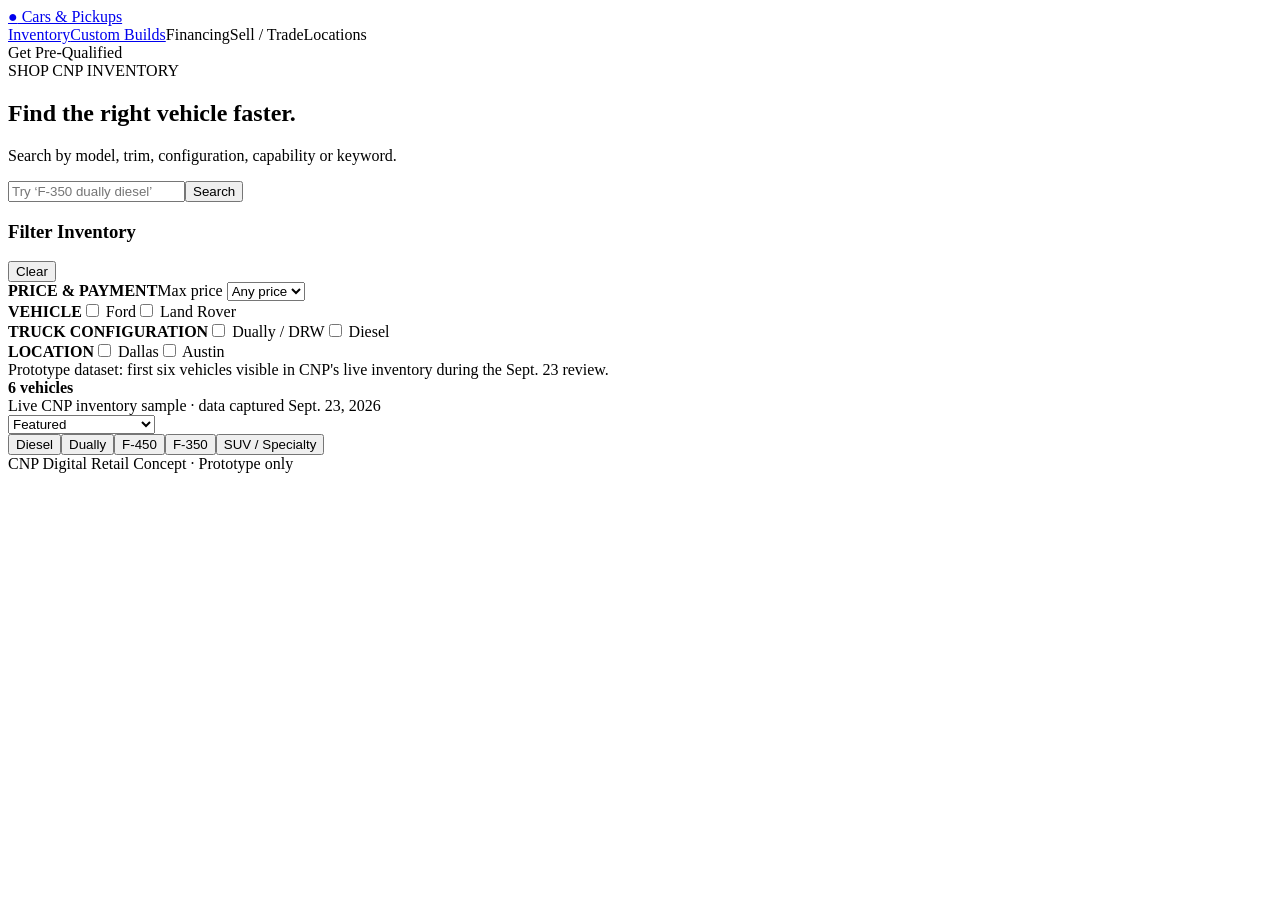
==== inventory.html @ bb5260ce "Add inventory.html" ====
<!doctype html><html><head><meta charset="utf-8"><meta name="viewport" content="width=device-width,initial-scale=1"><title>Inventory | CNP Prototype</title><link rel="stylesheet" href="styles.css"></head><body><header class="top"><a class="brand" href="index.html"><b>●</b> Cars & Pickups</a><nav class="nav"><a class="active" href="inventory.html">Inventory</a><a href="index.html#builds">Custom Builds</a><a>Financing</a><a>Sell / Trade</a><a>Locations</a></nav><a class="btn orange">Get Pre-Qualified</a></header>
<section class="inventory-hero"><div><div class="eyebrow">SHOP CNP INVENTORY</div><h1>Find the right vehicle faster.</h1><p>Search by model, trim, configuration, capability or keyword.</p></div><div class="inventory-search"><input id="searchInput" placeholder="Try ‘F-350 dually diesel’"><button class="btn orange" id="searchBtn">Search</button></div></section>
<div class="inventory-wrap"><aside class="filters"><div class="mobile-filter-title"><h3>Filter Inventory</h3><button id="clearFilters">Clear</button></div><div class="filter-group"><b>PRICE & PAYMENT</b><label>Max price <select id="maxPrice"><option value="999999">Any price</option><option value="100000">$100,000</option><option value="90000">$90,000</option></select></label></div><div class="filter-group"><b>VEHICLE</b><label><input type="checkbox" class="makeFilter" value="Ford"> Ford</label><label><input type="checkbox" class="makeFilter" value="Land Rover"> Land Rover</label></div><div class="filter-group"><b>TRUCK CONFIGURATION</b><label><input type="checkbox" id="duallyFilter"> Dually / DRW</label><label><input type="checkbox" id="dieselFilter"> Diesel</label></div><div class="filter-group"><b>LOCATION</b><label><input type="checkbox" class="locationFilter" value="Dallas"> Dallas</label><label><input type="checkbox" class="locationFilter" value="Austin"> Austin</label></div><div class="filter-note">Prototype dataset: first six vehicles visible in CNP's live inventory during the Sept. 23 review.</div></aside>
<main><div class="results-head"><div class="results-top"><div><b id="resultCount">6 vehicles</b><div class="sub">Live CNP inventory sample · data captured Sept. 23, 2026</div></div><select id="sortSelect"><option value="featured">Featured</option><option value="high">Price: High to Low</option><option value="low">Price: Low to High</option><option value="miles">Mileage: Low to High</option></select></div><div class="chips"><button data-query="diesel" class="chip">Diesel</button><button data-query="dually" class="chip">Dually</button><button data-query="F-450" class="chip">F-450</button><button data-query="F-350" class="chip">F-350</button><button data-query="Range Rover" class="chip">SUV / Specialty</button></div></div><div id="vehicleGrid" class="vehicles"></div></main></div><footer class="footer">CNP Digital Retail Concept · Prototype only</footer><script src="app.js"></script></body></html>
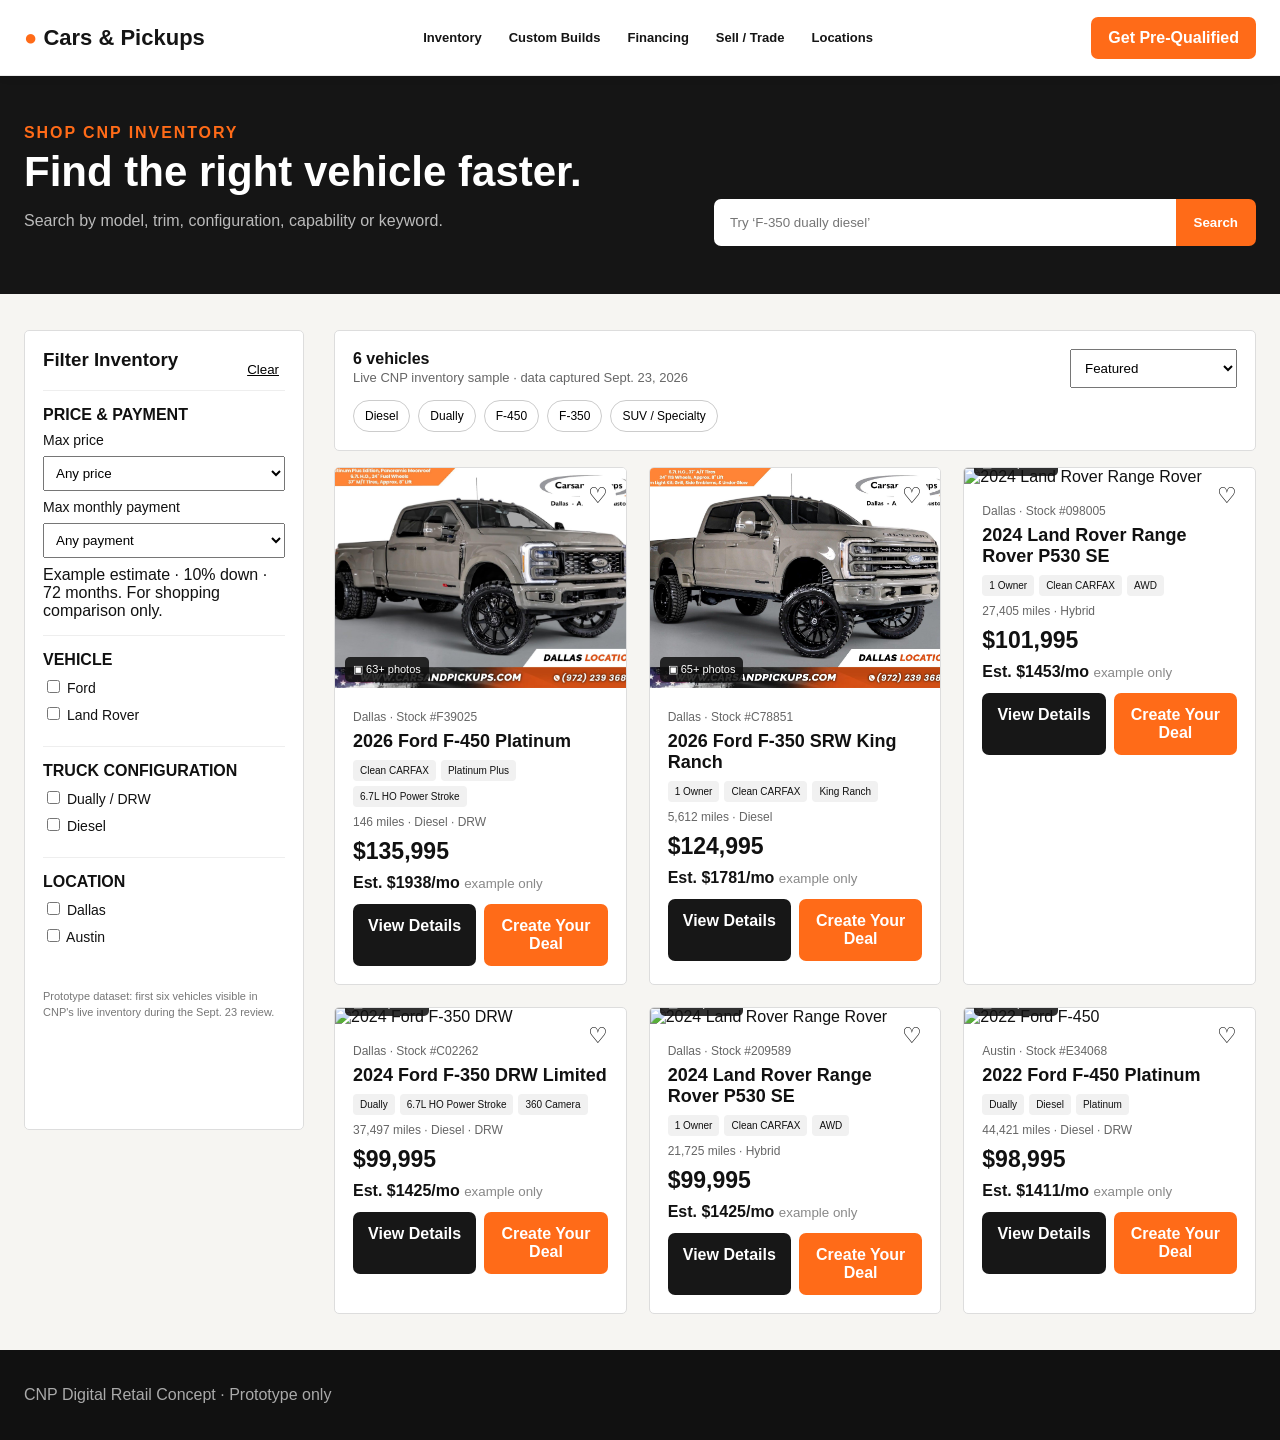
==== commit dba2300e: "Add monthly payment selector to inventory filters" ====
--- a/inventory.html
+++ b/inventory.html
@@ -1,4 +1,4 @@
 <!doctype html><html><head><meta charset="utf-8"><meta name="viewport" content="width=device-width,initial-scale=1"><title>Inventory | CNP Prototype</title><link rel="stylesheet" href="styles.css"></head><body><header class="top"><a class="brand" href="index.html"><b>●</b> Cars & Pickups</a><nav class="nav"><a class="active" href="inventory.html">Inventory</a><a href="index.html#builds">Custom Builds</a><a>Financing</a><a>Sell / Trade</a><a>Locations</a></nav><a class="btn orange">Get Pre-Qualified</a></header>
 <section class="inventory-hero"><div><div class="eyebrow">SHOP CNP INVENTORY</div><h1>Find the right vehicle faster.</h1><p>Search by model, trim, configuration, capability or keyword.</p></div><div class="inventory-search"><input id="searchInput" placeholder="Try ‘F-350 dually diesel’"><button class="btn orange" id="searchBtn">Search</button></div></section>
-<div class="inventory-wrap"><aside class="filters"><div class="mobile-filter-title"><h3>Filter Inventory</h3><button id="clearFilters">Clear</button></div><div class="filter-group"><b>PRICE & PAYMENT</b><label>Max price <select id="maxPrice"><option value="999999">Any price</option><option value="100000">$100,000</option><option value="90000">$90,000</option></select></label></div><div class="filter-group"><b>VEHICLE</b><label><input type="checkbox" class="makeFilter" value="Ford"> Ford</label><label><input type="checkbox" class="makeFilter" value="Land Rover"> Land Rover</label></div><div class="filter-group"><b>TRUCK CONFIGURATION</b><label><input type="checkbox" id="duallyFilter"> Dually / DRW</label><label><input type="checkbox" id="dieselFilter"> Diesel</label></div><div class="filter-group"><b>LOCATION</b><label><input type="checkbox" class="locationFilter" value="Dallas"> Dallas</label><label><input type="checkbox" class="locationFilter" value="Austin"> Austin</label></div><div class="filter-note">Prototype dataset: first six vehicles visible in CNP's live inventory during the Sept. 23 review.</div></aside>
+<div class="inventory-wrap"><aside class="filters"><div class="mobile-filter-title"><h3>Filter Inventory</h3><button id="clearFilters">Clear</button></div><div class="filter-group"><b>PRICE & PAYMENT</b><label>Max price <select id="maxPrice"><option value="999999">Any price</option><option value="125000">$125,000</option><option value="100000">$100,000</option><option value="90000">$90,000</option></select></label><label>Max monthly payment <select id="maxPayment"><option value="99999">Any payment</option><option value="2000">$2,000/mo</option><option value="1750">$1,750/mo</option><option value="1500">$1,500/mo</option><option value="1250">$1,250/mo</option><option value="1000">$1,000/mo</option></select></label><div class="payment-assumptions">Example estimate · 10% down · 72 months. For shopping comparison only.</div></div><div class="filter-group"><b>VEHICLE</b><label><input type="checkbox" class="makeFilter" value="Ford"> Ford</label><label><input type="checkbox" class="makeFilter" value="Land Rover"> Land Rover</label></div><div class="filter-group"><b>TRUCK CONFIGURATION</b><label><input type="checkbox" id="duallyFilter"> Dually / DRW</label><label><input type="checkbox" id="dieselFilter"> Diesel</label></div><div class="filter-group"><b>LOCATION</b><label><input type="checkbox" class="locationFilter" value="Dallas"> Dallas</label><label><input type="checkbox" class="locationFilter" value="Austin"> Austin</label></div><div class="filter-note">Prototype dataset: first six vehicles visible in CNP's live inventory during the Sept. 23 review.</div></aside>
 <main><div class="results-head"><div class="results-top"><div><b id="resultCount">6 vehicles</b><div class="sub">Live CNP inventory sample · data captured Sept. 23, 2026</div></div><select id="sortSelect"><option value="featured">Featured</option><option value="high">Price: High to Low</option><option value="low">Price: Low to High</option><option value="miles">Mileage: Low to High</option></select></div><div class="chips"><button data-query="diesel" class="chip">Diesel</button><button data-query="dually" class="chip">Dually</button><button data-query="F-450" class="chip">F-450</button><button data-query="F-350" class="chip">F-350</button><button data-query="Range Rover" class="chip">SUV / Specialty</button></div></div><div id="vehicleGrid" class="vehicles"></div></main></div><footer class="footer">CNP Digital Retail Concept · Prototype only</footer><script src="app.js"></script></body></html>
--- a/styles.css
+++ b/styles.css
@@ -0,0 +1,23 @@
+:root{--orange:#ff6b18;--ink:#111;--muted:#666;--paper:#f6f5f2;--line:#ddd;--green:#18834a}*{box-sizing:border-box}body{margin:0;font-family:Arial,Helvetica,sans-serif;color:var(--ink);background:#fff}a{text-decoration:none;color:inherit}.top{background:#111;color:#fff;padding:14px 4vw;display:flex;align-items:center;gap:28px;position:sticky;top:0;z-index:20}.brand{font-size:24px;font-weight:900}.brand b{color:var(--orange)}.nav{display:flex;gap:20px;font-size:14px;flex:1}.pill,.btn{border:0;border-radius:7px;padding:13px 18px;font-weight:700;cursor:pointer}.btn.orange{background:var(--orange);color:#fff}.btn.dark{background:#171717;color:#fff}.btn.light{background:#fff;border:1px solid #bbb}.hero{min-height:520px;padding:70px 6vw;background:linear-gradient(90deg,rgba(0,0,0,.82),rgba(0,0,0,.15)),url('https://images.unsplash.com/photo-1551830820-330a71b99659?auto=format&fit=crop&w=1800&q=80') center/cover;color:#fff;display:flex;align-items:center}.hero-inner{max-width:720px}.eyebrow{color:var(--orange);font-weight:900;letter-spacing:.12em}.hero h1{font-size:62px;line-height:.96;margin:12px 0 20px}.hero p{font-size:19px;line-height:1.5}.searchbar{display:flex;margin:26px 0 18px}.searchbar input{flex:1;padding:18px;border:0;border-radius:7px 0 0 7px;font-size:16px}.searchbar button{border-radius:0 7px 7px 0}.actions{display:flex;gap:10px;flex-wrap:wrap}.trust{background:#151515;color:#fff;display:grid;grid-template-columns:repeat(4,1fr);padding:20px 6vw;text-align:center;font-weight:700}.section{padding:52px 6vw}.section h2{font-size:34px;margin:0 0 22px}.grid4{display:grid;grid-template-columns:repeat(4,1fr);gap:16px}.cat,.card,.panel{border:1px solid var(--line);border-radius:12px;overflow:hidden;background:#fff}.cat{min-height:170px;padding:22px;background:linear-gradient(#ffffff00,#0009),url('https://images.unsplash.com/photo-1565043589221-1a6fd9ae45c7?auto=format&fit=crop&w=700&q=80') center/cover;color:#fff;display:flex;align-items:end;font-size:22px;font-weight:800}.darkband{background:#161616;color:#fff}.inventory-wrap{display:grid;grid-template-columns:270px 1fr;gap:24px;padding:30px 4vw;background:var(--paper)}.filters{background:#fff;border:1px solid var(--line);border-radius:10px;padding:18px;position:sticky;top:78px;height:calc(100vh - 100px);overflow:auto}.filters h3{margin-top:0}.filter-group{padding:15px 0;border-top:1px solid #eee}.filter-group label{display:block;margin:8px 0;font-size:14px}.results-head{background:#fff;border:1px solid var(--line);border-radius:10px;padding:18px;margin-bottom:16px}.chips{display:flex;gap:8px;flex-wrap:wrap;margin-top:12px}.chip{padding:8px 11px;border:1px solid #ccc;border-radius:999px;background:#fff;font-size:12px}.vehicles{display:grid;grid-template-columns:repeat(3,1fr);gap:16px}.vehicle-card img{width:100%;height:190px;object-fit:cover}.vehicle-card .body{padding:15px}.badge{display:inline-block;background:var(--orange);color:#fff;border-radius:4px;padding:5px 8px;font-size:11px;font-weight:800}.price{font-size:23px;font-weight:900;margin:9px 0}.monthly{font-weight:800}.sub{font-size:13px;color:var(--muted);line-height:1.5}.card-actions{display:flex;gap:8px;margin-top:12px}.vdp{display:grid;grid-template-columns:1.55fr .7fr;gap:26px;padding:30px 5vw}.gallery .main{width:100%;height:520px;object-fit:cover;border-radius:12px}.thumbs{display:grid;grid-template-columns:repeat(5,1fr);gap:8px;margin-top:8px}.thumbs img{width:100%;height:95px;object-fit:cover;border-radius:7px}.deal{position:sticky;top:90px;align-self:start;border:1px solid var(--line);border-radius:12px;padding:22px}.deal h1{font-size:30px;margin:0 0 8px}.breakdown{border-top:1px solid #ddd;border-bottom:1px solid #ddd;padding:14px 0;margin:14px 0}.row{display:flex;justify-content:space-between;margin:8px 0}.payment{background:#f3f3f3;padding:15px;border-radius:8px;font-size:23px;font-weight:900}.deal .btn{width:100%;margin-top:8px}.specs{display:grid;grid-template-columns:repeat(6,1fr);gap:10px;padding:0 5vw 28px}.spec{border:1px solid var(--line);border-radius:9px;padding:14px;text-align:center}.content2{display:grid;grid-template-columns:1.5fr .7fr;gap:20px;padding:0 5vw 50px}.content2 .panel{padding:22px}.check{color:var(--green);font-weight:700}.footer{padding:30px 6vw;background:#111;color:#aaa}.note{font-size:12px;color:#777}.custom-banner{display:grid;grid-template-columns:1fr 1fr;min-height:300px}.custom-banner .copy{padding:42px}.custom-banner .photo{background:url('https://images.unsplash.com/photo-1533473359331-0135ef1b58bf?auto=format&fit=crop&w=1000&q=80') center/cover}.review{padding:18px;border:1px solid #ddd;border-radius:10px}.mobile-only{display:none}@media(max-width:900px){.nav{display:none}.hero h1{font-size:44px}.trust{grid-template-columns:1fr 1fr;gap:14px}.grid4{grid-template-columns:1fr 1fr}.inventory-wrap{grid-template-columns:1fr}.filters{position:static;height:auto}.vehicles{grid-template-columns:1fr}.vdp{grid-template-columns:1fr}.deal{position:static}.specs{grid-template-columns:repeat(2,1fr)}.content2{grid-template-columns:1fr}.custom-banner{grid-template-columns:1fr}.custom-banner .photo{min-height:250px}.mobile-only{display:block}}
+.hero h1 span{color:var(--orange)}.hero .ghost{background:rgba(0,0,0,.28);border:1px solid #fff;color:#fff}.quicklinks{display:flex;gap:8px;flex-wrap:wrap;margin:-8px 0 22px}.quicklinks a{font-size:12px;border:1px solid #ffffff77;border-radius:999px;padding:7px 11px;background:#0005}.trust div{display:flex;flex-direction:column;gap:4px}.trust small{font-weight:400;color:#bbb}.section-head{display:flex;justify-content:space-between;align-items:end;gap:20px;margin-bottom:24px}.section-head h2,.center h2{margin:5px 0 4px}.section-head>a{font-weight:800}.eyebrow.dark{color:#c94d08}.lede{color:#666;max-width:720px}.grid-categories{display:grid;grid-template-columns:repeat(4,1fr);gap:14px}.category-tile{min-height:190px;padding:20px;display:flex;flex-direction:column;justify-content:end;color:#fff;border-radius:12px;background:linear-gradient(0deg,#000c,#0001),url('https://images.unsplash.com/photo-1565043589221-1a6fd9ae45c7?auto=format&fit=crop&w=800&q=80') center/cover}.category-tile span{font-size:25px;font-weight:900}.category-tile small{margin-top:5px}.category-tile.suv{grid-column:span 2;background-image:linear-gradient(0deg,#000c,#0001),url('https://images.unsplash.com/photo-1519641471654-76ce0107ad1b?auto=format&fit=crop&w=1000&q=80')}.alt{background:#f4f3f0}.vehicles.featured{grid-template-columns:repeat(4,1fr)}.card-image{position:relative}.photo-count{position:absolute;left:10px;bottom:10px;background:#111d;color:#fff;padding:6px 8px;border-radius:5px;font-size:11px}.heart{position:absolute;right:10px;top:10px;width:36px;height:36px;border-radius:50%;border:0;background:#fff;font-size:22px}.vehicle-card h3{margin:7px 0 8px;font-size:18px}.card-meta,.mileage{font-size:12px;color:#666}.tagrow{display:flex;gap:5px;flex-wrap:wrap;margin:8px 0}.tagrow span{font-size:10px;background:#f1f1f1;padding:5px 7px;border-radius:4px}.monthly small{font-weight:400;color:#888}.why{background:#111;color:#fff;display:grid;grid-template-columns:1fr 1fr;gap:60px}.why h2{font-size:42px}.why p{line-height:1.7;color:#ccc}.why-grid{display:grid;grid-template-columns:1fr 1fr;gap:1px;background:#444}.why-grid div{background:#171717;padding:28px;display:flex;flex-direction:column}.why-grid strong{font-size:38px;color:var(--orange)}.why-grid span{color:#ccc}.build-prices{display:flex;gap:12px;margin:20px 0}.build-prices div{border:1px solid #555;padding:14px 18px;border-radius:8px;display:flex;flex-direction:column}.build-prices small{color:#aaa}.build-prices b{font-size:22px;margin-top:4px}.center{text-align:center;max-width:760px;margin:0 auto 30px}.steps{display:grid;grid-template-columns:repeat(4,1fr);gap:14px}.steps>div{border-top:3px solid var(--orange);padding:22px;background:#fafafa}.steps b{color:var(--orange);font-size:24px}.steps p{color:#666;line-height:1.5}.review-grid,.location-grid{display:grid;grid-template-columns:repeat(3,1fr);gap:16px}.review-grid article,.location-grid>div{background:#fff;border:1px solid #ddd;border-radius:10px;padding:24px}.stars{color:#e65f12;letter-spacing:3px}.location-grid span{color:#e65f12;font-weight:900;font-size:12px}.location-grid h3{font-size:26px;margin:5px 0}.location-grid a{font-weight:800}.footer{display:flex;justify-content:space-between;align-items:center}.footer p{margin:5px 0}.inventory-hero{background:#151515;color:#fff;padding:42px 4vw;display:flex;align-items:end;justify-content:space-between;gap:30px}.inventory-hero h1{font-size:42px;margin:6px 0}.inventory-hero p{color:#bbb}.inventory-search{display:flex;min-width:44%}.inventory-search input{flex:1;padding:16px;border:0;border-radius:7px 0 0 7px}.inventory-search .btn{border-radius:0 7px 7px 0}.results-top{display:flex;justify-content:space-between;align-items:center}.results-top select{padding:10px}.mobile-filter-title{display:flex;justify-content:space-between}.mobile-filter-title button{border:0;background:none;text-decoration:underline}.filter-group select{width:100%;padding:8px;margin-top:8px}.filter-note{font-size:11px;color:#777;line-height:1.5;margin-top:20px}.empty{background:#fff;padding:50px;border:1px solid #ddd;border-radius:10px;text-align:center;grid-column:1/-1}
+@media(max-width:1100px){.vehicles.featured{grid-template-columns:repeat(2,1fr)}.grid-categories{grid-template-columns:repeat(2,1fr)}}
+@media(max-width:700px){.hero{padding:55px 5vw;min-height:650px}.hero h1{font-size:39px}.searchbar{flex-direction:column;gap:8px}.searchbar input,.searchbar .btn{border-radius:7px}.trust{grid-template-columns:1fr 1fr}.grid-categories,.vehicles.featured,.steps,.review-grid,.location-grid,.why{grid-template-columns:1fr}.category-tile.suv{grid-column:auto}.why{gap:30px}.why-grid{grid-template-columns:1fr 1fr}.inventory-hero{align-items:stretch;flex-direction:column}.inventory-search{min-width:0}.footer{align-items:flex-start;flex-direction:column;gap:18px}.build-prices{flex-direction:column}.section{padding:42px 5vw}.vehicles{grid-template-columns:1fr}.vehicle-card img{height:230px}}
+
+/* CNP continuity pass: retain current site's airy centered layout while modernizing shopping UX */
+:root{--content:1240px}
+.top{padding:16px max(24px,calc((100vw - var(--content))/2));min-height:76px;background:#fff;color:#151515;border-bottom:1px solid #ececec;box-shadow:0 2px 10px #0000000a}
+.brand{font-size:22px}.nav{justify-content:center;gap:27px;font-size:13px;font-weight:700}.top .btn{padding:12px 17px}
+.hero{min-height:570px;padding:72px max(24px,calc((100vw - var(--content))/2));background-position:center 42%}.hero-inner{max-width:770px}.hero h1{font-size:60px;letter-spacing:-.025em;line-height:.98;margin:13px 0 12px}.hero-support{font-size:22px!important;font-weight:700;margin:0 0 8px!important}.rotating-text{display:inline-block;min-width:8ch;color:var(--orange);transition:opacity .18s ease,transform .18s ease}.rotating-text.swap{opacity:0;transform:translateY(8px)}
+.section{padding:68px max(24px,calc((100vw - var(--content))/2))}.section-head{margin-bottom:30px}.section h2{font-size:36px;letter-spacing:-.02em}.trust{padding:20px max(24px,calc((100vw - var(--content))/2))}
+.grid-categories{gap:20px}.category-tile{min-height:210px;border-radius:5px}.card,.panel,.review-grid article,.location-grid>div{border-radius:5px}.vehicles{gap:22px}.vehicle-card img{height:220px}.vehicle-card .body{padding:18px}.why{padding:70px max(24px,calc((100vw - var(--content))/2));gap:80px}.custom-banner .copy{padding:64px max(24px,calc((100vw - var(--content))/2))}.steps{gap:22px}.inventory-wrap{padding:36px max(24px,calc((100vw - var(--content))/2));grid-template-columns:280px 1fr;gap:30px}.inventory-hero{padding:48px max(24px,calc((100vw - var(--content))/2))}.results-head,.filters{border-radius:5px}.vdp{max-width:var(--content);margin:auto;padding:40px 0;gap:34px}.specs,.content2{max-width:var(--content);margin:auto;padding-left:0;padding-right:0}.gallery .main,.deal,.spec{border-radius:5px}.footer{padding:36px max(24px,calc((100vw - var(--content))/2))}
+@media(max-width:1288px){.vdp,.specs,.content2{margin-left:24px;margin-right:24px}}
+@media(max-width:900px){.top{padding:13px 18px;min-height:64px}.hero{padding:58px 22px;min-height:610px}.hero h1{font-size:45px}.section{padding:50px 22px}.trust{padding:18px 22px}.inventory-wrap,.inventory-hero{padding-left:20px;padding-right:20px}.vdp,.specs,.content2{margin-left:20px;margin-right:20px}.why{padding:52px 22px}.custom-banner .copy{padding:46px 22px}}
+
+/* Inventory dual CTA */
+.deal-actions{display:grid;grid-template-columns:1fr 1fr;gap:8px;width:100%}.deal-actions .btn{width:100%;text-align:center;padding-left:8px;padding-right:8px}
+
+/* Trust-strip icon treatment */
+.trust>div{display:grid;grid-template-columns:38px auto;grid-template-rows:auto auto;text-align:left;justify-content:center;column-gap:11px;align-items:center}
+.trust-icon{grid-row:1/3;width:34px;height:34px;border:1.5px solid var(--orange);color:var(--orange);border-radius:50%;display:grid;place-items:center;font-size:18px;font-weight:900}
+.trust b{align-self:end}.trust small{align-self:start}
+@media(max-width:700px){.trust>div{justify-content:start}.trust-icon{width:31px;height:31px}}
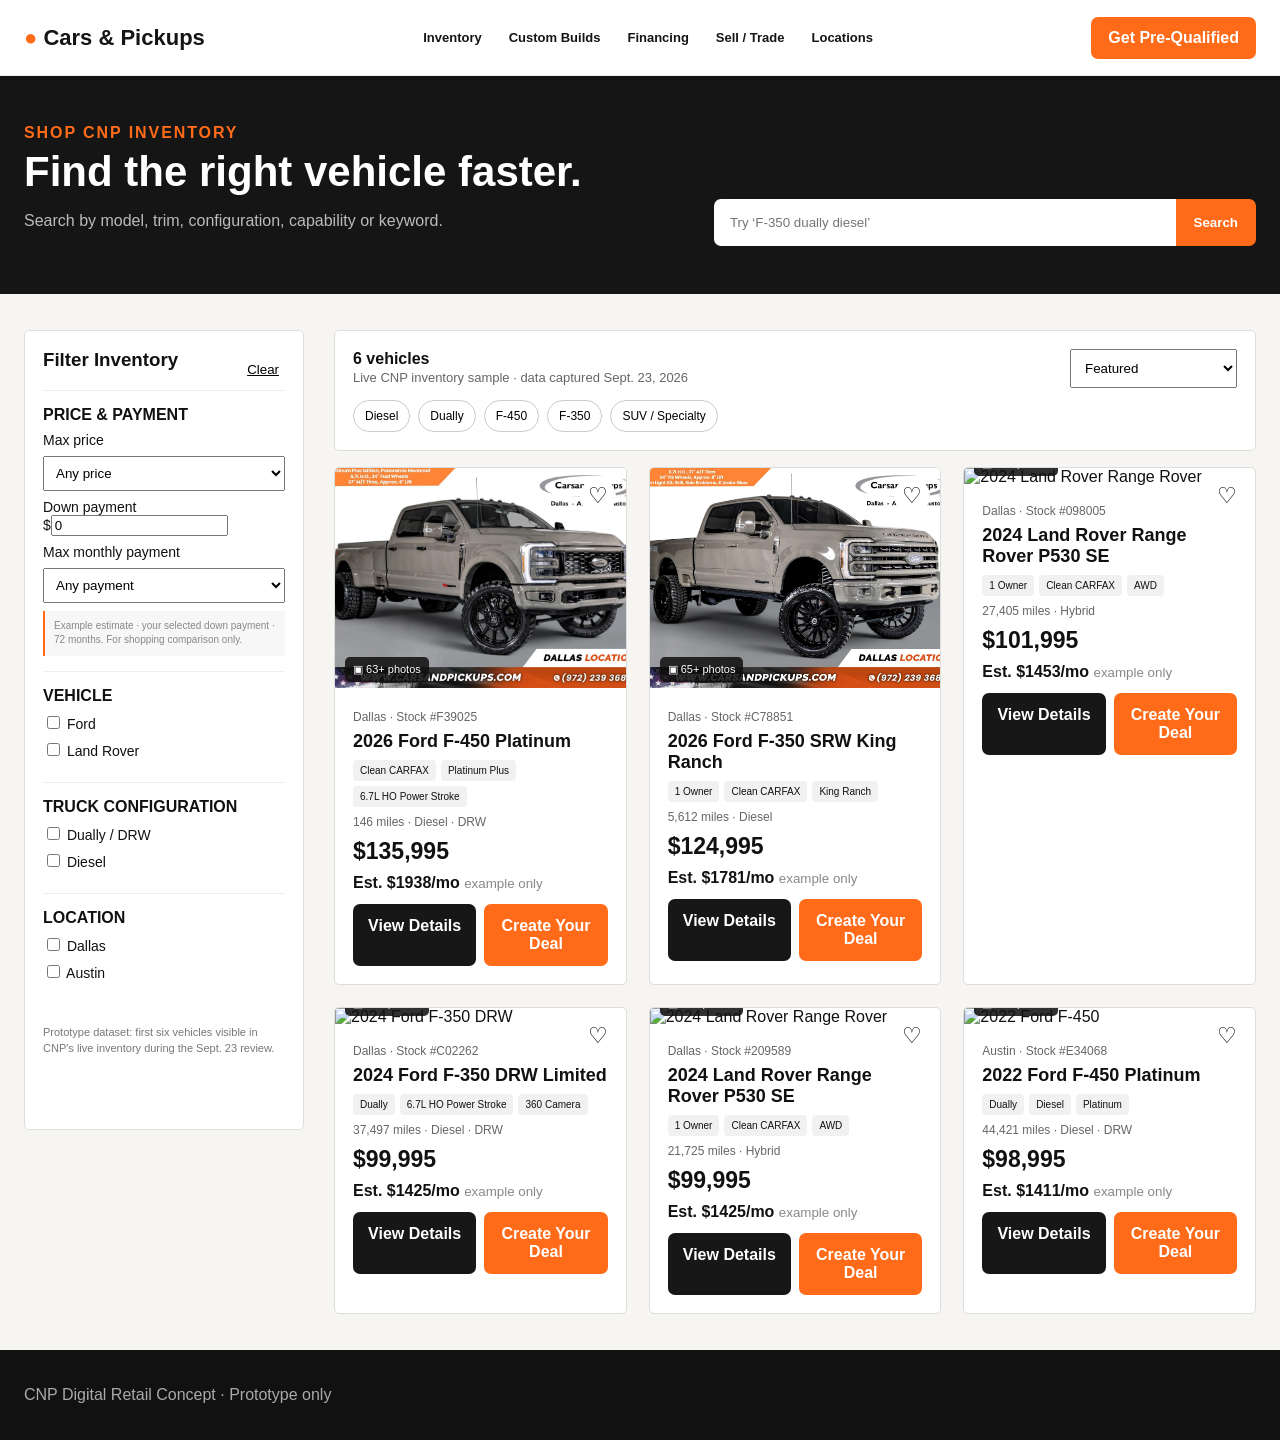
==== commit 433cd8af: "Add shopper-selected down payment filter input" ====
--- a/inventory.html
+++ b/inventory.html
@@ -1,4 +1,4 @@
 <!doctype html><html><head><meta charset="utf-8"><meta name="viewport" content="width=device-width,initial-scale=1"><title>Inventory | CNP Prototype</title><link rel="stylesheet" href="styles.css"></head><body><header class="top"><a class="brand" href="index.html"><b>●</b> Cars & Pickups</a><nav class="nav"><a class="active" href="inventory.html">Inventory</a><a href="index.html#builds">Custom Builds</a><a>Financing</a><a>Sell / Trade</a><a>Locations</a></nav><a class="btn orange">Get Pre-Qualified</a></header>
 <section class="inventory-hero"><div><div class="eyebrow">SHOP CNP INVENTORY</div><h1>Find the right vehicle faster.</h1><p>Search by model, trim, configuration, capability or keyword.</p></div><div class="inventory-search"><input id="searchInput" placeholder="Try ‘F-350 dually diesel’"><button class="btn orange" id="searchBtn">Search</button></div></section>
-<div class="inventory-wrap"><aside class="filters"><div class="mobile-filter-title"><h3>Filter Inventory</h3><button id="clearFilters">Clear</button></div><div class="filter-group"><b>PRICE & PAYMENT</b><label>Max price <select id="maxPrice"><option value="999999">Any price</option><option value="125000">$125,000</option><option value="100000">$100,000</option><option value="90000">$90,000</option></select></label><label>Max monthly payment <select id="maxPayment"><option value="99999">Any payment</option><option value="2000">$2,000/mo</option><option value="1750">$1,750/mo</option><option value="1500">$1,500/mo</option><option value="1250">$1,250/mo</option><option value="1000">$1,000/mo</option></select></label><div class="payment-assumptions">Example estimate · 10% down · 72 months. For shopping comparison only.</div></div><div class="filter-group"><b>VEHICLE</b><label><input type="checkbox" class="makeFilter" value="Ford"> Ford</label><label><input type="checkbox" class="makeFilter" value="Land Rover"> Land Rover</label></div><div class="filter-group"><b>TRUCK CONFIGURATION</b><label><input type="checkbox" id="duallyFilter"> Dually / DRW</label><label><input type="checkbox" id="dieselFilter"> Diesel</label></div><div class="filter-group"><b>LOCATION</b><label><input type="checkbox" class="locationFilter" value="Dallas"> Dallas</label><label><input type="checkbox" class="locationFilter" value="Austin"> Austin</label></div><div class="filter-note">Prototype dataset: first six vehicles visible in CNP's live inventory during the Sept. 23 review.</div></aside>
+<div class="inventory-wrap"><aside class="filters"><div class="mobile-filter-title"><h3>Filter Inventory</h3><button id="clearFilters">Clear</button></div><div class="filter-group"><b>PRICE & PAYMENT</b><label>Max price <select id="maxPrice"><option value="999999">Any price</option><option value="125000">$125,000</option><option value="100000">$100,000</option><option value="90000">$90,000</option></select></label><label>Down payment <div class="money-input"><span>$</span><input id="downPayment" type="number" min="0" step="500" value="0" inputmode="numeric" aria-label="Down payment"></div></label><label>Max monthly payment <select id="maxPayment"><option value="99999">Any payment</option><option value="2000">$2,000/mo</option><option value="1750">$1,750/mo</option><option value="1500">$1,500/mo</option><option value="1250">$1,250/mo</option><option value="1000">$1,000/mo</option></select></label><div class="payment-assumptions">Example estimate · your selected down payment · 72 months. For shopping comparison only.</div></div><div class="filter-group"><b>VEHICLE</b><label><input type="checkbox" class="makeFilter" value="Ford"> Ford</label><label><input type="checkbox" class="makeFilter" value="Land Rover"> Land Rover</label></div><div class="filter-group"><b>TRUCK CONFIGURATION</b><label><input type="checkbox" id="duallyFilter"> Dually / DRW</label><label><input type="checkbox" id="dieselFilter"> Diesel</label></div><div class="filter-group"><b>LOCATION</b><label><input type="checkbox" class="locationFilter" value="Dallas"> Dallas</label><label><input type="checkbox" class="locationFilter" value="Austin"> Austin</label></div><div class="filter-note">Prototype dataset: first six vehicles visible in CNP's live inventory during the Sept. 23 review.</div></aside>
 <main><div class="results-head"><div class="results-top"><div><b id="resultCount">6 vehicles</b><div class="sub">Live CNP inventory sample · data captured Sept. 23, 2026</div></div><select id="sortSelect"><option value="featured">Featured</option><option value="high">Price: High to Low</option><option value="low">Price: Low to High</option><option value="miles">Mileage: Low to High</option></select></div><div class="chips"><button data-query="diesel" class="chip">Diesel</button><button data-query="dually" class="chip">Dually</button><button data-query="F-450" class="chip">F-450</button><button data-query="F-350" class="chip">F-350</button><button data-query="Range Rover" class="chip">SUV / Specialty</button></div></div><div id="vehicleGrid" class="vehicles"></div></main></div><footer class="footer">CNP Digital Retail Concept · Prototype only</footer><script src="app.js"></script></body></html>
--- a/styles.css
+++ b/styles.css
@@ -21,3 +21,5 @@
 .trust-icon{grid-row:1/3;width:34px;height:34px;border:1.5px solid var(--orange);color:var(--orange);border-radius:50%;display:grid;place-items:center;font-size:18px;font-weight:900}
 .trust b{align-self:end}.trust small{align-self:start}
 @media(max-width:700px){.trust>div{justify-content:start}.trust-icon{width:31px;height:31px}}
+
+.payment-assumptions{font-size:10px;line-height:1.45;color:#888;margin-top:8px;padding:8px 9px;background:#f7f7f7;border-left:2px solid var(--orange)}
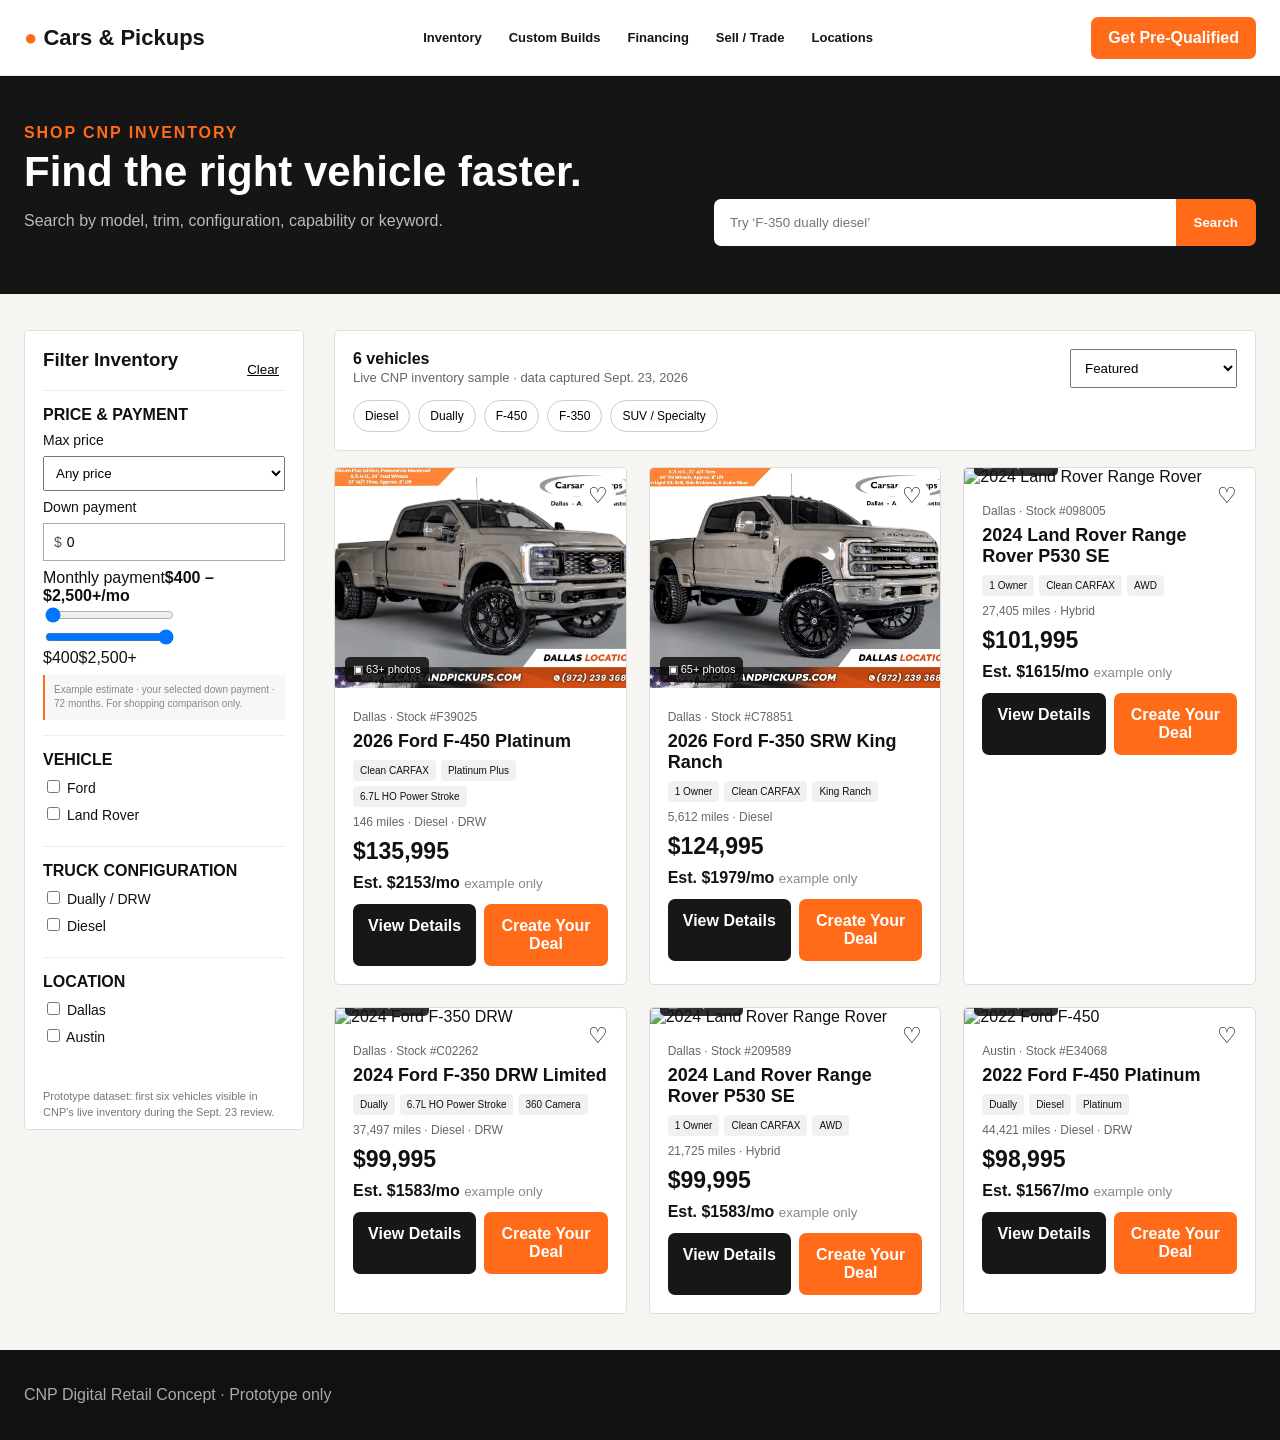
==== commit 605bf1c9: "Replace payment dropdown with min-max range slider" ====
--- a/inventory.html
+++ b/inventory.html
@@ -1,4 +1,4 @@
 <!doctype html><html><head><meta charset="utf-8"><meta name="viewport" content="width=device-width,initial-scale=1"><title>Inventory | CNP Prototype</title><link rel="stylesheet" href="styles.css"></head><body><header class="top"><a class="brand" href="index.html"><b>●</b> Cars & Pickups</a><nav class="nav"><a class="active" href="inventory.html">Inventory</a><a href="index.html#builds">Custom Builds</a><a>Financing</a><a>Sell / Trade</a><a>Locations</a></nav><a class="btn orange">Get Pre-Qualified</a></header>
 <section class="inventory-hero"><div><div class="eyebrow">SHOP CNP INVENTORY</div><h1>Find the right vehicle faster.</h1><p>Search by model, trim, configuration, capability or keyword.</p></div><div class="inventory-search"><input id="searchInput" placeholder="Try ‘F-350 dually diesel’"><button class="btn orange" id="searchBtn">Search</button></div></section>
-<div class="inventory-wrap"><aside class="filters"><div class="mobile-filter-title"><h3>Filter Inventory</h3><button id="clearFilters">Clear</button></div><div class="filter-group"><b>PRICE & PAYMENT</b><label>Max price <select id="maxPrice"><option value="999999">Any price</option><option value="125000">$125,000</option><option value="100000">$100,000</option><option value="90000">$90,000</option></select></label><label>Down payment <div class="money-input"><span>$</span><input id="downPayment" type="number" min="0" step="500" value="0" inputmode="numeric" aria-label="Down payment"></div></label><label>Max monthly payment <select id="maxPayment"><option value="99999">Any payment</option><option value="2000">$2,000/mo</option><option value="1750">$1,750/mo</option><option value="1500">$1,500/mo</option><option value="1250">$1,250/mo</option><option value="1000">$1,000/mo</option></select></label><div class="payment-assumptions">Example estimate · your selected down payment · 72 months. For shopping comparison only.</div></div><div class="filter-group"><b>VEHICLE</b><label><input type="checkbox" class="makeFilter" value="Ford"> Ford</label><label><input type="checkbox" class="makeFilter" value="Land Rover"> Land Rover</label></div><div class="filter-group"><b>TRUCK CONFIGURATION</b><label><input type="checkbox" id="duallyFilter"> Dually / DRW</label><label><input type="checkbox" id="dieselFilter"> Diesel</label></div><div class="filter-group"><b>LOCATION</b><label><input type="checkbox" class="locationFilter" value="Dallas"> Dallas</label><label><input type="checkbox" class="locationFilter" value="Austin"> Austin</label></div><div class="filter-note">Prototype dataset: first six vehicles visible in CNP's live inventory during the Sept. 23 review.</div></aside>
+<div class="inventory-wrap"><aside class="filters"><div class="mobile-filter-title"><h3>Filter Inventory</h3><button id="clearFilters">Clear</button></div><div class="filter-group"><b>PRICE & PAYMENT</b><label>Max price <select id="maxPrice"><option value="999999">Any price</option><option value="125000">$125,000</option><option value="100000">$100,000</option><option value="90000">$90,000</option></select></label><label>Down payment <div class="money-input"><span>$</span><input id="downPayment" type="number" min="0" step="500" value="0" inputmode="numeric" aria-label="Down payment"></div></label><div class="payment-range-control"><div class="payment-range-head"><span>Monthly payment</span><b id="paymentRangeLabel">$400 – $2,500+/mo</b></div><div class="dual-range"><div class="range-track"></div><div id="rangeFill" class="range-fill"></div><input id="minPayment" type="range" min="400" max="2500" step="50" value="400" aria-label="Minimum monthly payment"><input id="maxPayment" type="range" min="400" max="2500" step="50" value="2500" aria-label="Maximum monthly payment"></div><div class="range-limits"><span>$400</span><span>$2,500+</span></div></div><div class="payment-assumptions">Example estimate · your selected down payment · 72 months. For shopping comparison only.</div></div><div class="filter-group"><b>VEHICLE</b><label><input type="checkbox" class="makeFilter" value="Ford"> Ford</label><label><input type="checkbox" class="makeFilter" value="Land Rover"> Land Rover</label></div><div class="filter-group"><b>TRUCK CONFIGURATION</b><label><input type="checkbox" id="duallyFilter"> Dually / DRW</label><label><input type="checkbox" id="dieselFilter"> Diesel</label></div><div class="filter-group"><b>LOCATION</b><label><input type="checkbox" class="locationFilter" value="Dallas"> Dallas</label><label><input type="checkbox" class="locationFilter" value="Austin"> Austin</label></div><div class="filter-note">Prototype dataset: first six vehicles visible in CNP's live inventory during the Sept. 23 review.</div></aside>
 <main><div class="results-head"><div class="results-top"><div><b id="resultCount">6 vehicles</b><div class="sub">Live CNP inventory sample · data captured Sept. 23, 2026</div></div><select id="sortSelect"><option value="featured">Featured</option><option value="high">Price: High to Low</option><option value="low">Price: Low to High</option><option value="miles">Mileage: Low to High</option></select></div><div class="chips"><button data-query="diesel" class="chip">Diesel</button><button data-query="dually" class="chip">Dually</button><button data-query="F-450" class="chip">F-450</button><button data-query="F-350" class="chip">F-350</button><button data-query="Range Rover" class="chip">SUV / Specialty</button></div></div><div id="vehicleGrid" class="vehicles"></div></main></div><footer class="footer">CNP Digital Retail Concept · Prototype only</footer><script src="app.js"></script></body></html>
--- a/styles.css
+++ b/styles.css
@@ -23,3 +23,5 @@
 @media(max-width:700px){.trust>div{justify-content:start}.trust-icon{width:31px;height:31px}}
 
 .payment-assumptions{font-size:10px;line-height:1.45;color:#888;margin-top:8px;padding:8px 9px;background:#f7f7f7;border-left:2px solid var(--orange)}
+
+.money-input{display:flex;align-items:center;border:1px solid #aaa;background:#fff;margin-top:8px;min-height:38px}.money-input span{padding:0 0 0 10px;color:#555}.money-input input{width:100%;border:0;outline:0;padding:9px 10px 9px 5px;font:inherit;background:transparent}
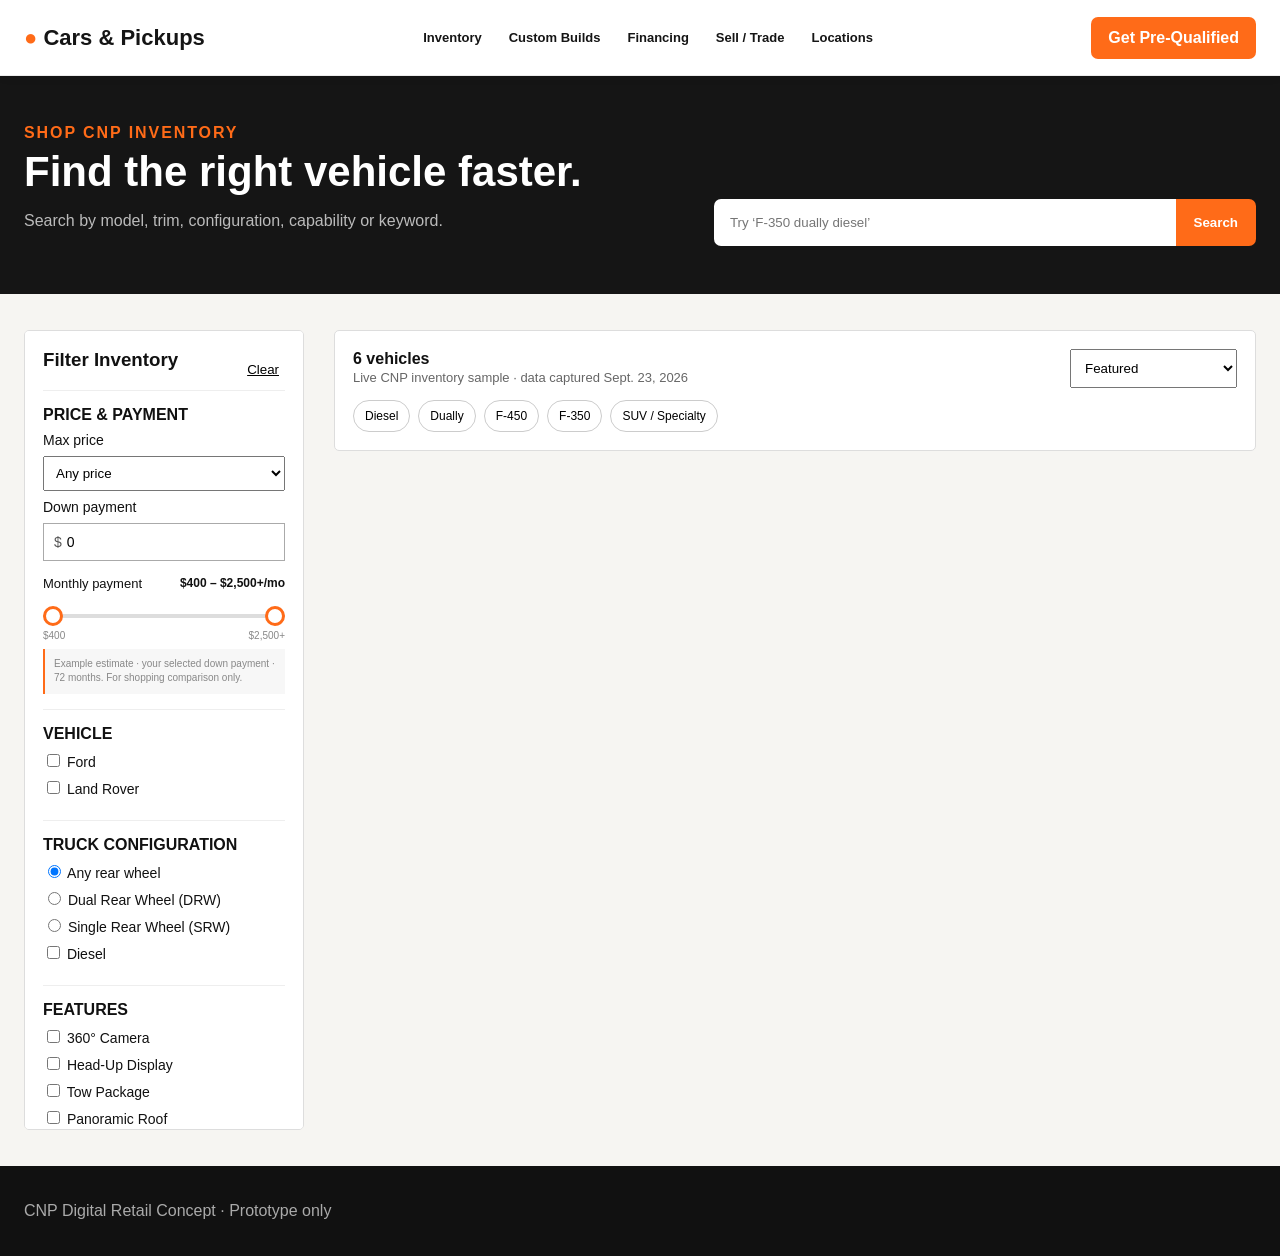
==== commit bea657c0: "Add capability and equipment inventory filters" ====
--- a/inventory.html
+++ b/inventory.html
@@ -1,4 +1,8 @@
 <!doctype html><html><head><meta charset="utf-8"><meta name="viewport" content="width=device-width,initial-scale=1"><title>Inventory | CNP Prototype</title><link rel="stylesheet" href="styles.css"></head><body><header class="top"><a class="brand" href="index.html"><b>●</b> Cars & Pickups</a><nav class="nav"><a class="active" href="inventory.html">Inventory</a><a href="index.html#builds">Custom Builds</a><a>Financing</a><a>Sell / Trade</a><a>Locations</a></nav><a class="btn orange">Get Pre-Qualified</a></header>
 <section class="inventory-hero"><div><div class="eyebrow">SHOP CNP INVENTORY</div><h1>Find the right vehicle faster.</h1><p>Search by model, trim, configuration, capability or keyword.</p></div><div class="inventory-search"><input id="searchInput" placeholder="Try ‘F-350 dually diesel’"><button class="btn orange" id="searchBtn">Search</button></div></section>
-<div class="inventory-wrap"><aside class="filters"><div class="mobile-filter-title"><h3>Filter Inventory</h3><button id="clearFilters">Clear</button></div><div class="filter-group"><b>PRICE & PAYMENT</b><label>Max price <select id="maxPrice"><option value="999999">Any price</option><option value="125000">$125,000</option><option value="100000">$100,000</option><option value="90000">$90,000</option></select></label><label>Down payment <div class="money-input"><span>$</span><input id="downPayment" type="number" min="0" step="500" value="0" inputmode="numeric" aria-label="Down payment"></div></label><div class="payment-range-control"><div class="payment-range-head"><span>Monthly payment</span><b id="paymentRangeLabel">$400 – $2,500+/mo</b></div><div class="dual-range"><div class="range-track"></div><div id="rangeFill" class="range-fill"></div><input id="minPayment" type="range" min="400" max="2500" step="50" value="400" aria-label="Minimum monthly payment"><input id="maxPayment" type="range" min="400" max="2500" step="50" value="2500" aria-label="Maximum monthly payment"></div><div class="range-limits"><span>$400</span><span>$2,500+</span></div></div><div class="payment-assumptions">Example estimate · your selected down payment · 72 months. For shopping comparison only.</div></div><div class="filter-group"><b>VEHICLE</b><label><input type="checkbox" class="makeFilter" value="Ford"> Ford</label><label><input type="checkbox" class="makeFilter" value="Land Rover"> Land Rover</label></div><div class="filter-group"><b>TRUCK CONFIGURATION</b><label><input type="checkbox" id="duallyFilter"> Dually / DRW</label><label><input type="checkbox" id="dieselFilter"> Diesel</label></div><div class="filter-group"><b>LOCATION</b><label><input type="checkbox" class="locationFilter" value="Dallas"> Dallas</label><label><input type="checkbox" class="locationFilter" value="Austin"> Austin</label></div><div class="filter-note">Prototype dataset: first six vehicles visible in CNP's live inventory during the Sept. 23 review.</div></aside>
+<div class="inventory-wrap"><aside class="filters"><div class="mobile-filter-title"><h3>Filter Inventory</h3><button id="clearFilters">Clear</button></div><div class="filter-group"><b>PRICE & PAYMENT</b><label>Max price <select id="maxPrice"><option value="999999">Any price</option><option value="125000">$125,000</option><option value="100000">$100,000</option><option value="90000">$90,000</option></select></label><label>Down payment <div class="money-input"><span>$</span><input id="downPayment" type="number" min="0" step="500" value="0" inputmode="numeric" aria-label="Down payment"></div></label><div class="payment-range-control"><div class="payment-range-head"><span>Monthly payment</span><b id="paymentRangeLabel">$400 – $2,500+/mo</b></div><div class="dual-range"><div class="range-track"></div><div id="rangeFill" class="range-fill"></div><input id="minPayment" type="range" min="400" max="2500" step="50" value="400" aria-label="Minimum monthly payment"><input id="maxPayment" type="range" min="400" max="2500" step="50" value="2500" aria-label="Maximum monthly payment"></div><div class="range-limits"><span>$400</span><span>$2,500+</span></div></div><div class="payment-assumptions">Example estimate · your selected down payment · 72 months. For shopping comparison only.</div></div><div class="filter-group"><b>VEHICLE</b><label><input type="checkbox" class="makeFilter" value="Ford"> Ford</label><label><input type="checkbox" class="makeFilter" value="Land Rover"> Land Rover</label></div><div class="filter-group"><b>TRUCK CONFIGURATION</b><label><input type="radio" name="rearWheel" class="rearWheelFilter" value="" checked> Any rear wheel</label><label><input type="radio" name="rearWheel" class="rearWheelFilter" value="DRW"> Dual Rear Wheel (DRW)</label><label><input type="radio" name="rearWheel" class="rearWheelFilter" value="SRW"> Single Rear Wheel (SRW)</label><label><input type="checkbox" id="dieselFilter"> Diesel</label></div>
+<div class="filter-group"><b>FEATURES</b><label><input type="checkbox" class="featureFilter" value="360 Camera"> 360° Camera</label><label><input type="checkbox" class="featureFilter" value="Head-Up Display"> Head-Up Display</label><label><input type="checkbox" class="featureFilter" value="Tow Package"> Tow Package</label><label><input type="checkbox" class="featureFilter" value="Panoramic Roof"> Panoramic Roof</label><label><input type="checkbox" class="featureFilter" value="King Ranch"> King Ranch</label></div>
+<div class="filter-group"><b>TRANSMISSION</b><label><input type="checkbox" class="transFilter" value="TorqShift"> TorqShift 10-Speed</label><label><input type="checkbox" class="transFilter" value="ZF"> ZF 8-Speed</label><label><input type="checkbox" class="transFilter" value="Automatic"> Automatic / Other</label></div>
+<div class="filter-group"><b>ENGINE</b><label><input type="checkbox" class="engineFilter" value="6.7L"> 6.7L Diesel</label><label><input type="checkbox" class="engineFilter" value="4.4L"> 4.4L</label></div>
+<div class="filter-group"><b>TOW CAPACITY</b><label>Minimum rated capacity <select id="towCapacity"><option value="0">Any capacity</option><option value="10000">10,000+ lbs</option><option value="15000">15,000+ lbs</option><option value="20000">20,000+ lbs</option><option value="25000">25,000+ lbs</option><option value="30000">30,000+ lbs</option><option value="35000">35,000+ lbs</option></select></label><div class="filter-note">Tow ratings require the exact vehicle configuration. Vehicles without verified capacity data remain unclassified.</div></div><div class="filter-group"><b>LOCATION</b><label><input type="checkbox" class="locationFilter" value="Dallas"> Dallas</label><label><input type="checkbox" class="locationFilter" value="Austin"> Austin</label></div><div class="filter-note">Prototype dataset: first six vehicles visible in CNP's live inventory during the Sept. 23 review.</div></aside>
 <main><div class="results-head"><div class="results-top"><div><b id="resultCount">6 vehicles</b><div class="sub">Live CNP inventory sample · data captured Sept. 23, 2026</div></div><select id="sortSelect"><option value="featured">Featured</option><option value="high">Price: High to Low</option><option value="low">Price: Low to High</option><option value="miles">Mileage: Low to High</option></select></div><div class="chips"><button data-query="diesel" class="chip">Diesel</button><button data-query="dually" class="chip">Dually</button><button data-query="F-450" class="chip">F-450</button><button data-query="F-350" class="chip">F-350</button><button data-query="Range Rover" class="chip">SUV / Specialty</button></div></div><div id="vehicleGrid" class="vehicles"></div></main></div><footer class="footer">CNP Digital Retail Concept · Prototype only</footer><script src="app.js"></script></body></html>
--- a/styles.css
+++ b/styles.css
@@ -25,3 +25,5 @@
 .payment-assumptions{font-size:10px;line-height:1.45;color:#888;margin-top:8px;padding:8px 9px;background:#f7f7f7;border-left:2px solid var(--orange)}
 
 .money-input{display:flex;align-items:center;border:1px solid #aaa;background:#fff;margin-top:8px;min-height:38px}.money-input span{padding:0 0 0 10px;color:#555}.money-input input{width:100%;border:0;outline:0;padding:9px 10px 9px 5px;font:inherit;background:transparent}
+
+.payment-range-control{margin-top:15px}.payment-range-head{display:flex;justify-content:space-between;gap:8px;align-items:center;font-size:13px}.payment-range-head b{font-size:12px}.dual-range{position:relative;height:34px;margin-top:8px}.range-track,.range-fill{position:absolute;top:15px;left:0;right:0;height:4px;border-radius:4px;background:#ddd}.range-fill{right:auto;background:var(--orange)}.dual-range input[type=range]{position:absolute;left:0;top:5px;width:100%;height:24px;margin:0;background:transparent;pointer-events:none;appearance:none;-webkit-appearance:none}.dual-range input[type=range]::-webkit-slider-runnable-track{height:4px;background:transparent}.dual-range input[type=range]::-webkit-slider-thumb{-webkit-appearance:none;appearance:none;width:20px;height:20px;border-radius:50%;background:#fff;border:3px solid var(--orange);margin-top:-8px;pointer-events:auto;cursor:pointer}.dual-range input[type=range]::-moz-range-track{height:4px;background:transparent}.dual-range input[type=range]::-moz-range-thumb{width:15px;height:15px;border-radius:50%;background:#fff;border:3px solid var(--orange);pointer-events:auto;cursor:pointer}.range-limits{display:flex;justify-content:space-between;color:#888;font-size:10px;margin-top:-3px}
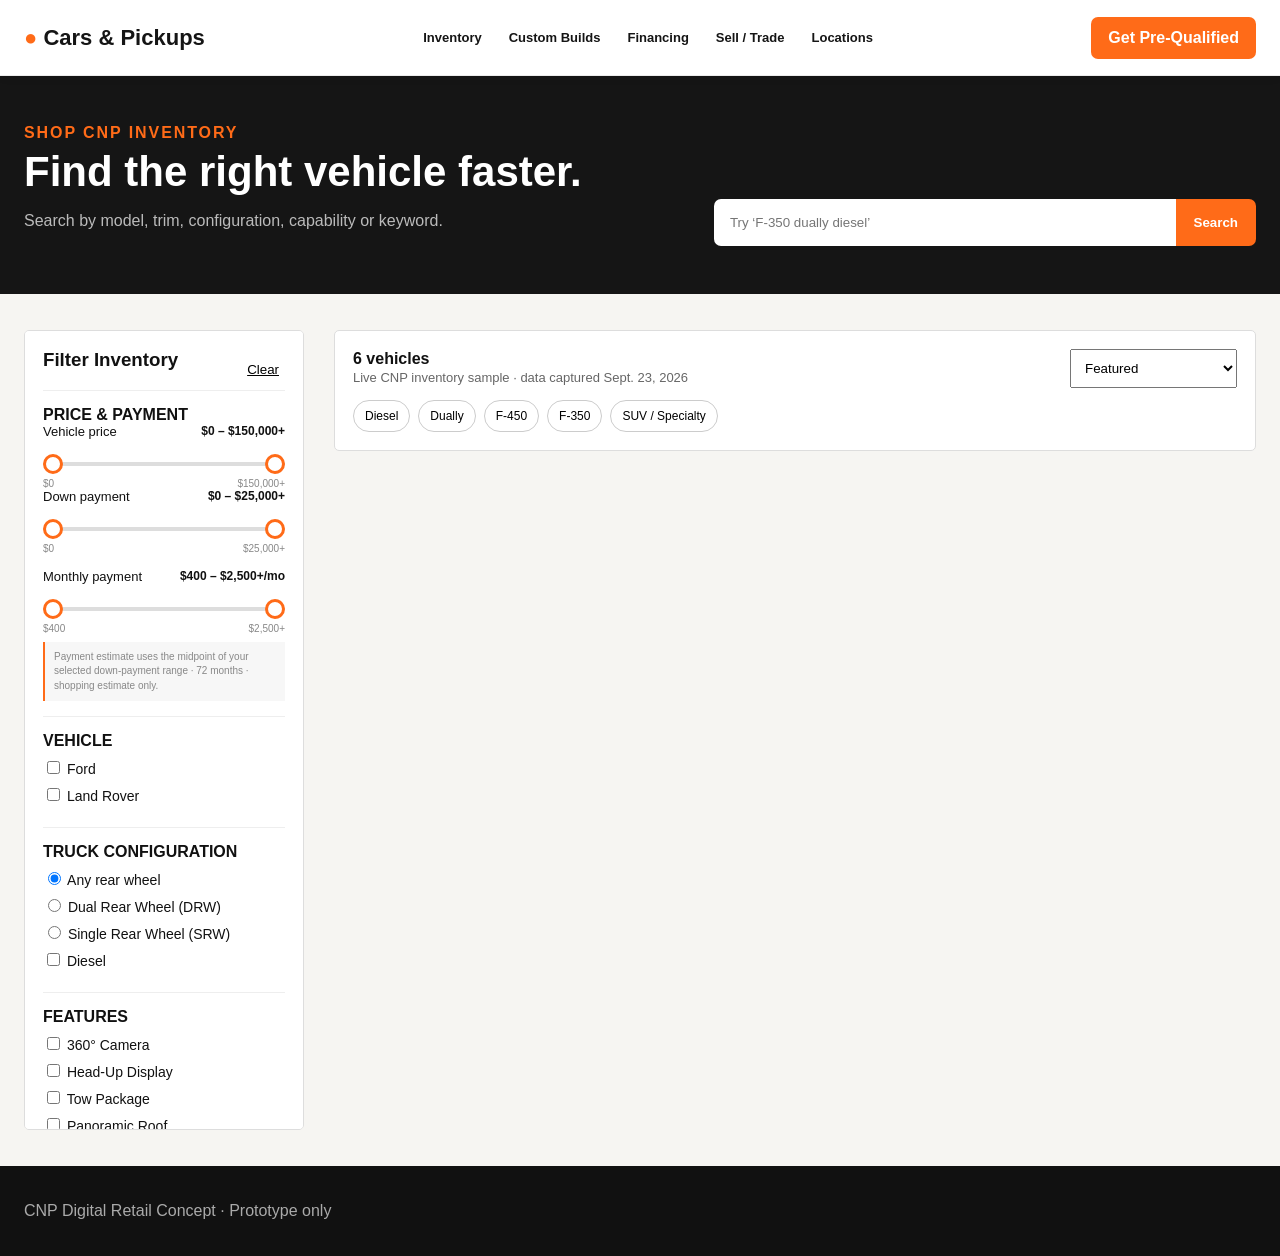
==== commit 3a07069d: "Add min-max sliders for price down payment and monthly payment" ====
--- a/inventory.html
+++ b/inventory.html
@@ -1,6 +1,21 @@
 <!doctype html><html><head><meta charset="utf-8"><meta name="viewport" content="width=device-width,initial-scale=1"><title>Inventory | CNP Prototype</title><link rel="stylesheet" href="styles.css"></head><body><header class="top"><a class="brand" href="index.html"><b>●</b> Cars & Pickups</a><nav class="nav"><a class="active" href="inventory.html">Inventory</a><a href="index.html#builds">Custom Builds</a><a>Financing</a><a>Sell / Trade</a><a>Locations</a></nav><a class="btn orange">Get Pre-Qualified</a></header>
 <section class="inventory-hero"><div><div class="eyebrow">SHOP CNP INVENTORY</div><h1>Find the right vehicle faster.</h1><p>Search by model, trim, configuration, capability or keyword.</p></div><div class="inventory-search"><input id="searchInput" placeholder="Try ‘F-350 dually diesel’"><button class="btn orange" id="searchBtn">Search</button></div></section>
-<div class="inventory-wrap"><aside class="filters"><div class="mobile-filter-title"><h3>Filter Inventory</h3><button id="clearFilters">Clear</button></div><div class="filter-group"><b>PRICE & PAYMENT</b><label>Max price <select id="maxPrice"><option value="999999">Any price</option><option value="125000">$125,000</option><option value="100000">$100,000</option><option value="90000">$90,000</option></select></label><label>Down payment <div class="money-input"><span>$</span><input id="downPayment" type="number" min="0" step="500" value="0" inputmode="numeric" aria-label="Down payment"></div></label><div class="payment-range-control"><div class="payment-range-head"><span>Monthly payment</span><b id="paymentRangeLabel">$400 – $2,500+/mo</b></div><div class="dual-range"><div class="range-track"></div><div id="rangeFill" class="range-fill"></div><input id="minPayment" type="range" min="400" max="2500" step="50" value="400" aria-label="Minimum monthly payment"><input id="maxPayment" type="range" min="400" max="2500" step="50" value="2500" aria-label="Maximum monthly payment"></div><div class="range-limits"><span>$400</span><span>$2,500+</span></div></div><div class="payment-assumptions">Example estimate · your selected down payment · 72 months. For shopping comparison only.</div></div><div class="filter-group"><b>VEHICLE</b><label><input type="checkbox" class="makeFilter" value="Ford"> Ford</label><label><input type="checkbox" class="makeFilter" value="Land Rover"> Land Rover</label></div><div class="filter-group"><b>TRUCK CONFIGURATION</b><label><input type="radio" name="rearWheel" class="rearWheelFilter" value="" checked> Any rear wheel</label><label><input type="radio" name="rearWheel" class="rearWheelFilter" value="DRW"> Dual Rear Wheel (DRW)</label><label><input type="radio" name="rearWheel" class="rearWheelFilter" value="SRW"> Single Rear Wheel (SRW)</label><label><input type="checkbox" id="dieselFilter"> Diesel</label></div>
+<div class="inventory-wrap"><aside class="filters"><div class="mobile-filter-title"><h3>Filter Inventory</h3><button id="clearFilters">Clear</button></div><div class="filter-group"><b>PRICE & PAYMENT</b><div class="money-range-control">
+  <div class="payment-range-head"><span>Vehicle price</span><b id="priceRangeLabel">$0 – $150,000+</b></div>
+  <div class="dual-range"><div class="range-track"></div><div id="priceRangeFill" class="range-fill"></div><input id="minPrice" type="range" min="0" max="150000" step="1000" value="0" aria-label="Minimum vehicle price"><input id="maxPrice" type="range" min="0" max="150000" step="1000" value="150000" aria-label="Maximum vehicle price"></div>
+  <div class="range-limits"><span>$0</span><span>$150,000+</span></div>
+</div>
+<div class="money-range-control">
+  <div class="payment-range-head"><span>Down payment</span><b id="downRangeLabel">$0 – $25,000+</b></div>
+  <div class="dual-range"><div class="range-track"></div><div id="downRangeFill" class="range-fill"></div><input id="minDownPayment" type="range" min="0" max="25000" step="500" value="0" aria-label="Minimum down payment"><input id="maxDownPayment" type="range" min="0" max="25000" step="500" value="25000" aria-label="Maximum down payment"></div>
+  <div class="range-limits"><span>$0</span><span>$25,000+</span></div>
+</div>
+<div class="payment-range-control">
+  <div class="payment-range-head"><span>Monthly payment</span><b id="paymentRangeLabel">$400 – $2,500+/mo</b></div>
+  <div class="dual-range"><div class="range-track"></div><div id="rangeFill" class="range-fill"></div><input id="minPayment" type="range" min="400" max="2500" step="50" value="400" aria-label="Minimum monthly payment"><input id="maxPayment" type="range" min="400" max="2500" step="50" value="2500" aria-label="Maximum monthly payment"></div>
+  <div class="range-limits"><span>$400</span><span>$2,500+</span></div>
+</div>
+<div class="payment-assumptions">Payment estimate uses the midpoint of your selected down-payment range · 72 months · shopping estimate only.</div></div><div class="filter-group"><b>VEHICLE</b><label><input type="checkbox" class="makeFilter" value="Ford"> Ford</label><label><input type="checkbox" class="makeFilter" value="Land Rover"> Land Rover</label></div><div class="filter-group"><b>TRUCK CONFIGURATION</b><label><input type="radio" name="rearWheel" class="rearWheelFilter" value="" checked> Any rear wheel</label><label><input type="radio" name="rearWheel" class="rearWheelFilter" value="DRW"> Dual Rear Wheel (DRW)</label><label><input type="radio" name="rearWheel" class="rearWheelFilter" value="SRW"> Single Rear Wheel (SRW)</label><label><input type="checkbox" id="dieselFilter"> Diesel</label></div>
 <div class="filter-group"><b>FEATURES</b><label><input type="checkbox" class="featureFilter" value="360 Camera"> 360° Camera</label><label><input type="checkbox" class="featureFilter" value="Head-Up Display"> Head-Up Display</label><label><input type="checkbox" class="featureFilter" value="Tow Package"> Tow Package</label><label><input type="checkbox" class="featureFilter" value="Panoramic Roof"> Panoramic Roof</label><label><input type="checkbox" class="featureFilter" value="King Ranch"> King Ranch</label></div>
 <div class="filter-group"><b>TRANSMISSION</b><label><input type="checkbox" class="transFilter" value="TorqShift"> TorqShift 10-Speed</label><label><input type="checkbox" class="transFilter" value="ZF"> ZF 8-Speed</label><label><input type="checkbox" class="transFilter" value="Automatic"> Automatic / Other</label></div>
 <div class="filter-group"><b>ENGINE</b><label><input type="checkbox" class="engineFilter" value="6.7L"> 6.7L Diesel</label><label><input type="checkbox" class="engineFilter" value="4.4L"> 4.4L</label></div>
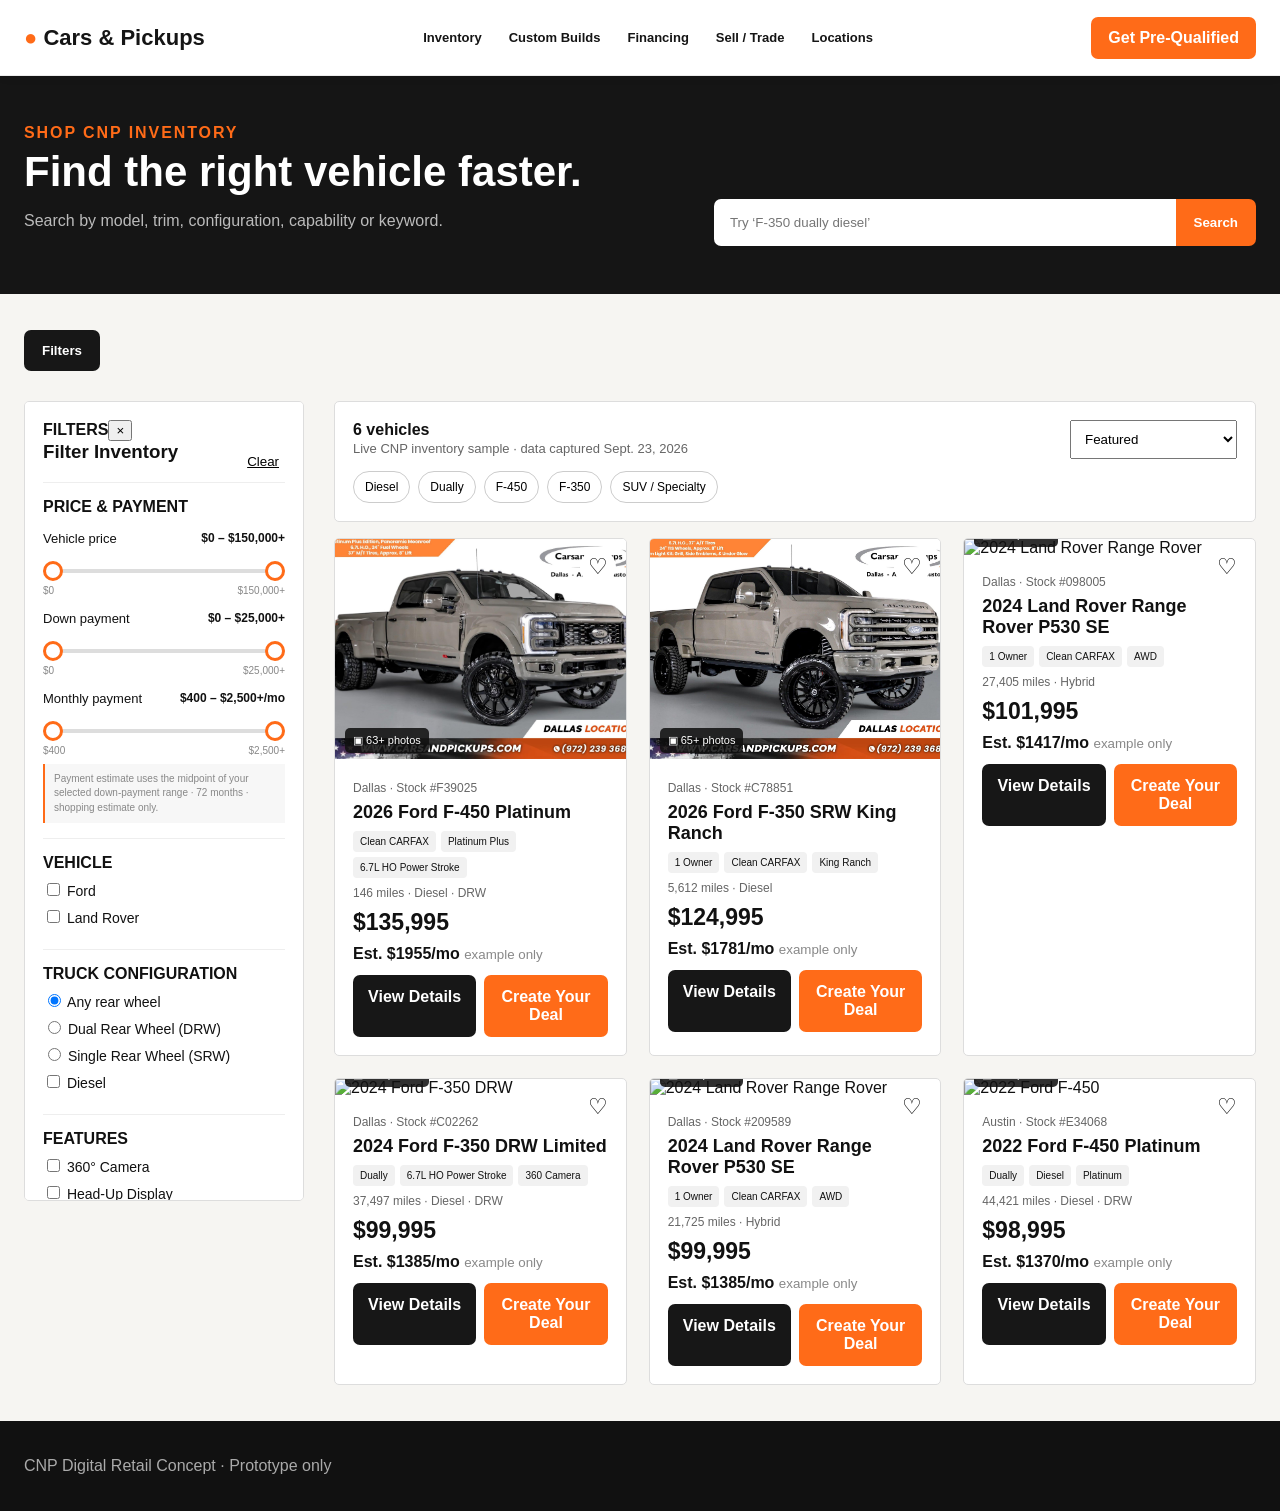
==== commit 0d0d9071: "Add mobile filter drawer and year mileage model trim filters" ====
--- a/inventory.html
+++ b/inventory.html
@@ -1,6 +1,6 @@
 <!doctype html><html><head><meta charset="utf-8"><meta name="viewport" content="width=device-width,initial-scale=1"><title>Inventory | CNP Prototype</title><link rel="stylesheet" href="styles.css"></head><body><header class="top"><a class="brand" href="index.html"><b>●</b> Cars & Pickups</a><nav class="nav"><a class="active" href="inventory.html">Inventory</a><a href="index.html#builds">Custom Builds</a><a>Financing</a><a>Sell / Trade</a><a>Locations</a></nav><a class="btn orange">Get Pre-Qualified</a></header>
 <section class="inventory-hero"><div><div class="eyebrow">SHOP CNP INVENTORY</div><h1>Find the right vehicle faster.</h1><p>Search by model, trim, configuration, capability or keyword.</p></div><div class="inventory-search"><input id="searchInput" placeholder="Try ‘F-350 dually diesel’"><button class="btn orange" id="searchBtn">Search</button></div></section>
-<div class="inventory-wrap"><aside class="filters"><div class="mobile-filter-title"><h3>Filter Inventory</h3><button id="clearFilters">Clear</button></div><div class="filter-group"><b>PRICE & PAYMENT</b><div class="money-range-control">
+<div class="inventory-wrap"><div class="mobile-filter-bar"><button id="openFilters" class="btn dark" type="button">Filters <span id="activeFilterCount"></span></button></div><div id="filterBackdrop" class="filter-backdrop"></div><aside class="filters" id="inventoryFilters"><div class="mobile-filter-head"><b>FILTERS</b><button id="closeFilters" type="button" aria-label="Close filters">×</button></div><div class="mobile-filter-title"><h3>Filter Inventory</h3><button id="clearFilters">Clear</button></div><div class="filter-group"><b>PRICE & PAYMENT</b><div class="money-range-control">
   <div class="payment-range-head"><span>Vehicle price</span><b id="priceRangeLabel">$0 – $150,000+</b></div>
   <div class="dual-range"><div class="range-track"></div><div id="priceRangeFill" class="range-fill"></div><input id="minPrice" type="range" min="0" max="150000" step="1000" value="0" aria-label="Minimum vehicle price"><input id="maxPrice" type="range" min="0" max="150000" step="1000" value="150000" aria-label="Maximum vehicle price"></div>
   <div class="range-limits"><span>$0</span><span>$150,000+</span></div>
--- a/styles.css
+++ b/styles.css
@@ -27,3 +27,5 @@
 .money-input{display:flex;align-items:center;border:1px solid #aaa;background:#fff;margin-top:8px;min-height:38px}.money-input span{padding:0 0 0 10px;color:#555}.money-input input{width:100%;border:0;outline:0;padding:9px 10px 9px 5px;font:inherit;background:transparent}
 
 .payment-range-control{margin-top:15px}.payment-range-head{display:flex;justify-content:space-between;gap:8px;align-items:center;font-size:13px}.payment-range-head b{font-size:12px}.dual-range{position:relative;height:34px;margin-top:8px}.range-track,.range-fill{position:absolute;top:15px;left:0;right:0;height:4px;border-radius:4px;background:#ddd}.range-fill{right:auto;background:var(--orange)}.dual-range input[type=range]{position:absolute;left:0;top:5px;width:100%;height:24px;margin:0;background:transparent;pointer-events:none;appearance:none;-webkit-appearance:none}.dual-range input[type=range]::-webkit-slider-runnable-track{height:4px;background:transparent}.dual-range input[type=range]::-webkit-slider-thumb{-webkit-appearance:none;appearance:none;width:20px;height:20px;border-radius:50%;background:#fff;border:3px solid var(--orange);margin-top:-8px;pointer-events:auto;cursor:pointer}.dual-range input[type=range]::-moz-range-track{height:4px;background:transparent}.dual-range input[type=range]::-moz-range-thumb{width:15px;height:15px;border-radius:50%;background:#fff;border:3px solid var(--orange);pointer-events:auto;cursor:pointer}.range-limits{display:flex;justify-content:space-between;color:#888;font-size:10px;margin-top:-3px}
+
+.money-range-control{margin-top:15px}.money-range-control .payment-range-head b,.payment-range-control+.payment-range-control .payment-range-head b{font-variant-numeric:tabular-nums}
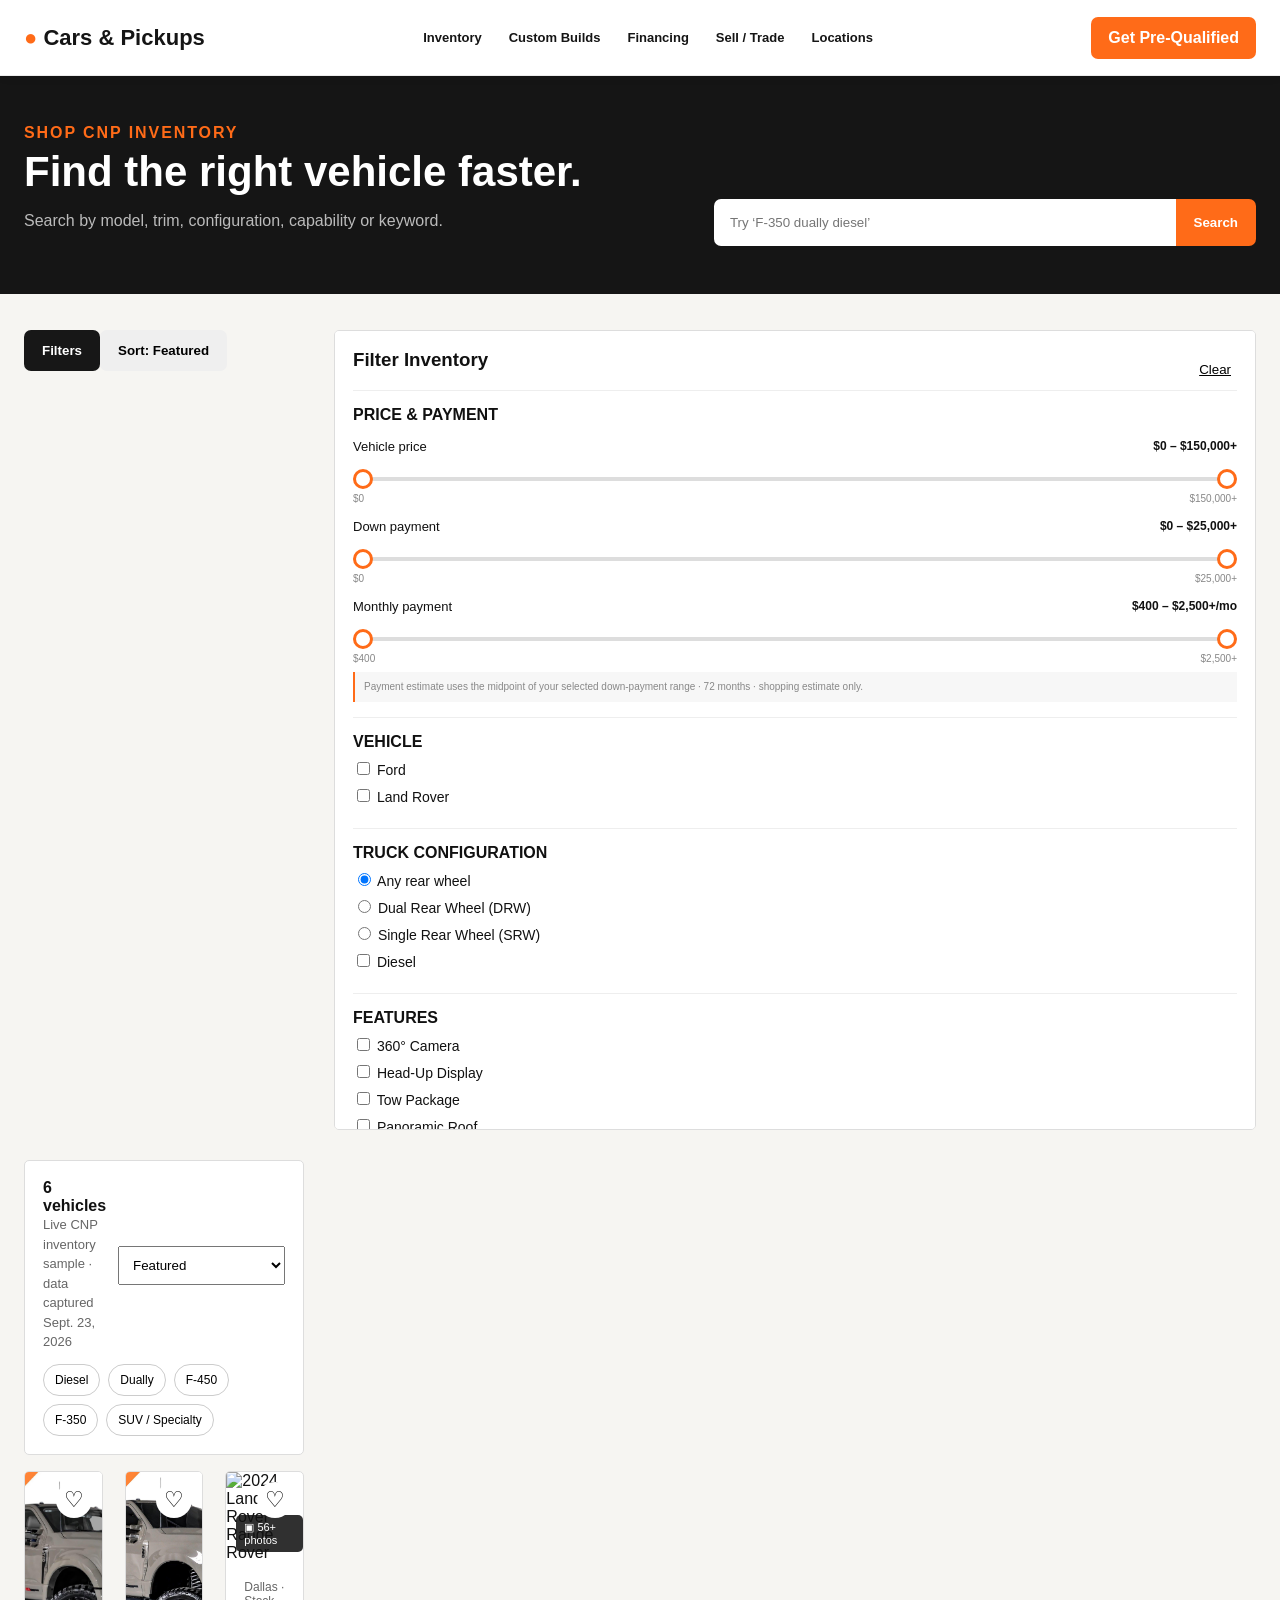
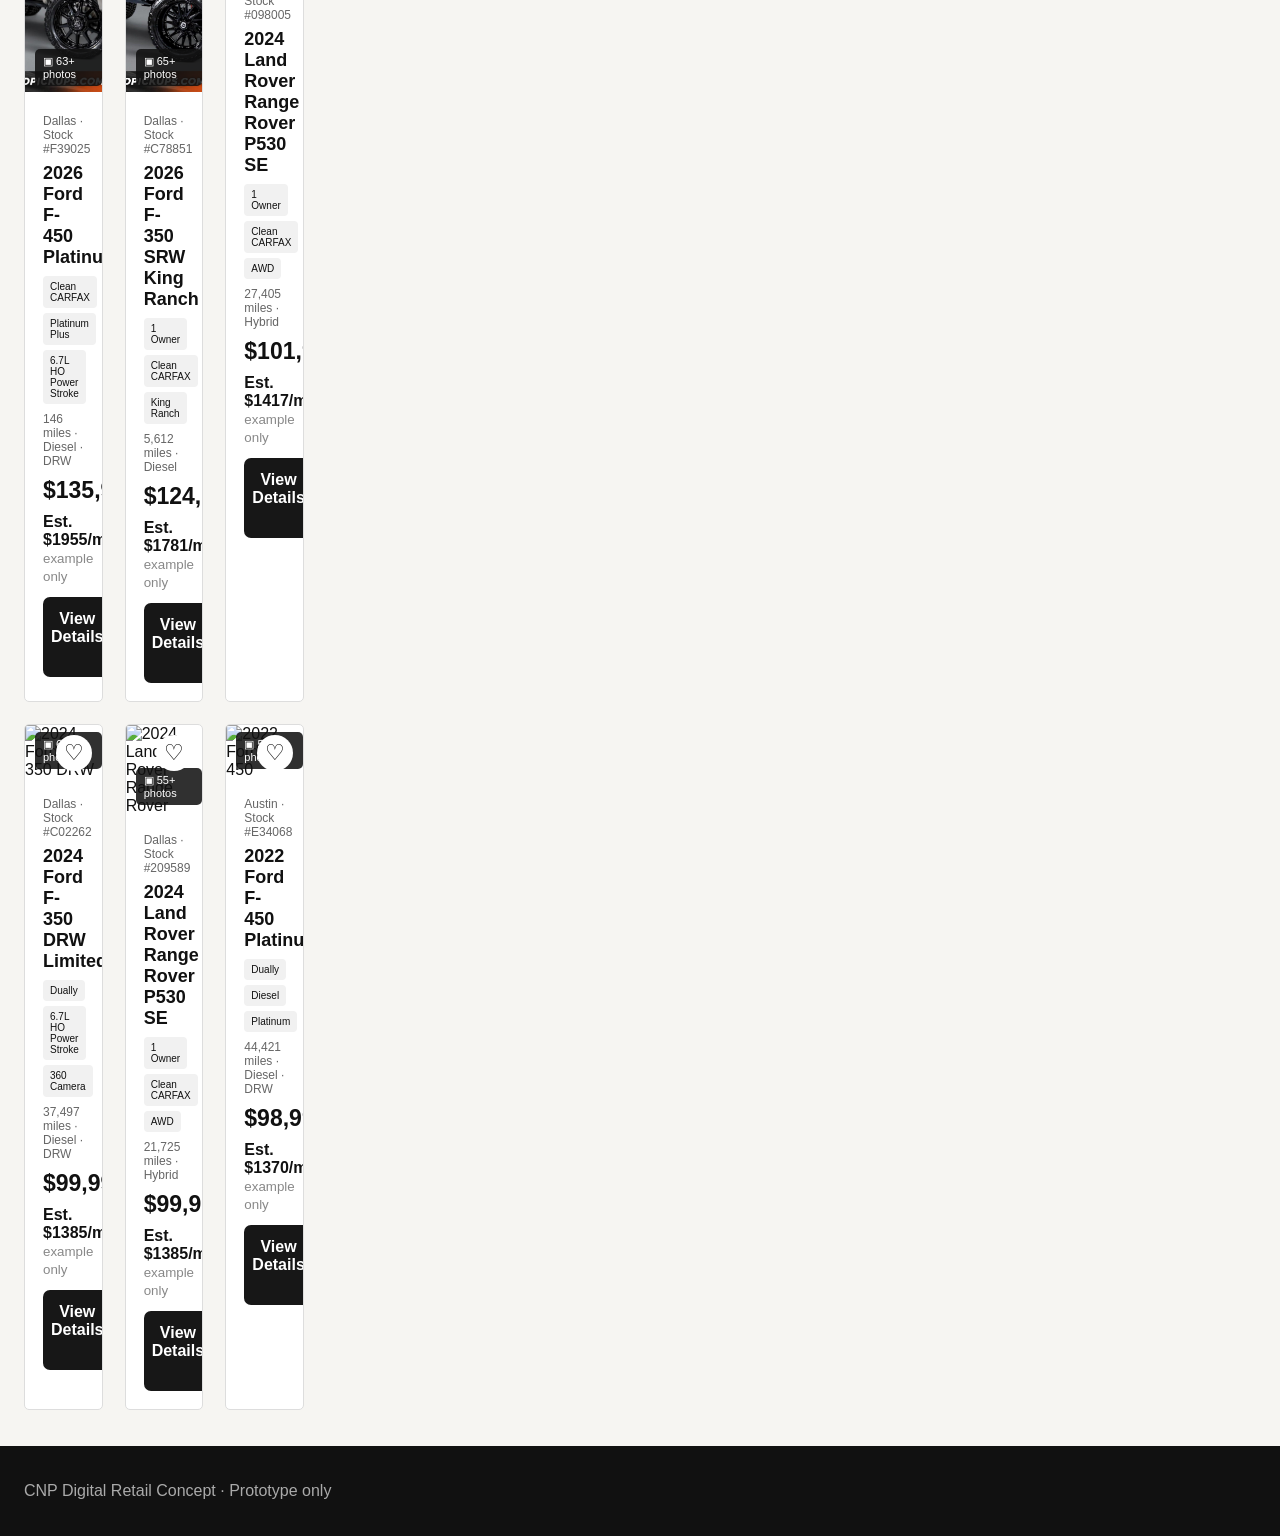
==== commit ddfc6baf: "Stack full-width mobile filter and sort controls" ====
--- a/inventory.html
+++ b/inventory.html
@@ -1,6 +1,6 @@
 <!doctype html><html><head><meta charset="utf-8"><meta name="viewport" content="width=device-width,initial-scale=1"><title>Inventory | CNP Prototype</title><link rel="stylesheet" href="styles.css"></head><body><header class="top"><a class="brand" href="index.html"><b>●</b> Cars & Pickups</a><nav class="nav"><a class="active" href="inventory.html">Inventory</a><a href="index.html#builds">Custom Builds</a><a>Financing</a><a>Sell / Trade</a><a>Locations</a></nav><a class="btn orange">Get Pre-Qualified</a></header>
 <section class="inventory-hero"><div><div class="eyebrow">SHOP CNP INVENTORY</div><h1>Find the right vehicle faster.</h1><p>Search by model, trim, configuration, capability or keyword.</p></div><div class="inventory-search"><input id="searchInput" placeholder="Try ‘F-350 dually diesel’"><button class="btn orange" id="searchBtn">Search</button></div></section>
-<div class="inventory-wrap"><div class="mobile-filter-bar"><button id="openFilters" class="btn dark" type="button">Filters <span id="activeFilterCount"></span></button></div><div id="filterBackdrop" class="filter-backdrop"></div><aside class="filters" id="inventoryFilters"><div class="mobile-filter-head"><b>FILTERS</b><button id="closeFilters" type="button" aria-label="Close filters">×</button></div><div class="mobile-filter-title"><h3>Filter Inventory</h3><button id="clearFilters">Clear</button></div><div class="filter-group"><b>PRICE & PAYMENT</b><div class="money-range-control">
+<div class="inventory-wrap"><div class="mobile-inventory-controls"><button id="openFilters" class="btn dark mobile-control-btn" type="button">Filters <span id="activeFilterCount"></span></button><button id="openSort" class="btn outline mobile-control-btn" type="button">Sort: <span id="mobileSortLabel">Featured</span></button><div id="mobileSortMenu" class="mobile-sort-menu" hidden><button type="button" data-sort="featured">Featured</button><button type="button" data-sort="priceHigh">Price: High to Low</button><button type="button" data-sort="priceLow">Price: Low to High</button><button type="button" data-sort="milesLow">Mileage: Low to High</button></div></div><div id="filterBackdrop" class="filter-backdrop"></div><aside class="filters" id="inventoryFilters"><div class="mobile-filter-head"><b>FILTERS</b><button id="closeFilters" type="button" aria-label="Close filters">×</button></div><div class="mobile-filter-title"><h3>Filter Inventory</h3><button id="clearFilters">Clear</button></div><div class="filter-group"><b>PRICE & PAYMENT</b><div class="money-range-control">
   <div class="payment-range-head"><span>Vehicle price</span><b id="priceRangeLabel">$0 – $150,000+</b></div>
   <div class="dual-range"><div class="range-track"></div><div id="priceRangeFill" class="range-fill"></div><input id="minPrice" type="range" min="0" max="150000" step="1000" value="0" aria-label="Minimum vehicle price"><input id="maxPrice" type="range" min="0" max="150000" step="1000" value="150000" aria-label="Maximum vehicle price"></div>
   <div class="range-limits"><span>$0</span><span>$150,000+</span></div>
--- a/styles.css
+++ b/styles.css
@@ -29,3 +29,6 @@
 .payment-range-control{margin-top:15px}.payment-range-head{display:flex;justify-content:space-between;gap:8px;align-items:center;font-size:13px}.payment-range-head b{font-size:12px}.dual-range{position:relative;height:34px;margin-top:8px}.range-track,.range-fill{position:absolute;top:15px;left:0;right:0;height:4px;border-radius:4px;background:#ddd}.range-fill{right:auto;background:var(--orange)}.dual-range input[type=range]{position:absolute;left:0;top:5px;width:100%;height:24px;margin:0;background:transparent;pointer-events:none;appearance:none;-webkit-appearance:none}.dual-range input[type=range]::-webkit-slider-runnable-track{height:4px;background:transparent}.dual-range input[type=range]::-webkit-slider-thumb{-webkit-appearance:none;appearance:none;width:20px;height:20px;border-radius:50%;background:#fff;border:3px solid var(--orange);margin-top:-8px;pointer-events:auto;cursor:pointer}.dual-range input[type=range]::-moz-range-track{height:4px;background:transparent}.dual-range input[type=range]::-moz-range-thumb{width:15px;height:15px;border-radius:50%;background:#fff;border:3px solid var(--orange);pointer-events:auto;cursor:pointer}.range-limits{display:flex;justify-content:space-between;color:#888;font-size:10px;margin-top:-3px}
 
 .money-range-control{margin-top:15px}.money-range-control .payment-range-head b,.payment-range-control+.payment-range-control .payment-range-head b{font-variant-numeric:tabular-nums}
+
+.mobile-filter-bar,.mobile-filter-head,.filter-backdrop{display:none}.two-selects{display:grid;grid-template-columns:1fr 1fr;gap:8px}.two-selects label{min-width:0}.two-selects select{width:100%}
+@media(max-width:760px){body{overflow-x:hidden}.inventory-layout{display:block!important}.mobile-filter-bar{display:flex;margin:0 0 14px}.mobile-filter-bar .btn{width:100%;min-height:46px}.filters{position:fixed!important;z-index:1001;top:0;right:0;bottom:0;left:auto;width:min(92vw,390px)!important;max-width:none!important;height:100%;overflow-y:auto;background:#fff;padding:0 18px 28px!important;transform:translateX(105%);transition:transform .25s ease;box-shadow:-10px 0 30px rgba(0,0,0,.14)}.filters.open{transform:translateX(0)}.mobile-filter-head{display:flex;position:sticky;top:0;z-index:2;align-items:center;justify-content:space-between;background:#fff;border-bottom:1px solid #ddd;padding:16px 0;margin-bottom:8px}.mobile-filter-head button{width:44px;height:44px;border:0;background:transparent;font-size:30px;line-height:1;cursor:pointer}.filter-backdrop{position:fixed;z-index:1000;inset:0;background:rgba(0,0,0,.42)}.filter-backdrop.open{display:block}.filters-open{overflow:hidden}.inventory-main,.inventory-results,.inventory-grid{min-width:0;width:100%}.vehicle-card{min-width:0}.payment-range-head{align-items:flex-start;flex-wrap:wrap}.payment-range-head b{white-space:normal;text-align:right}.two-selects{grid-template-columns:1fr 1fr}}
